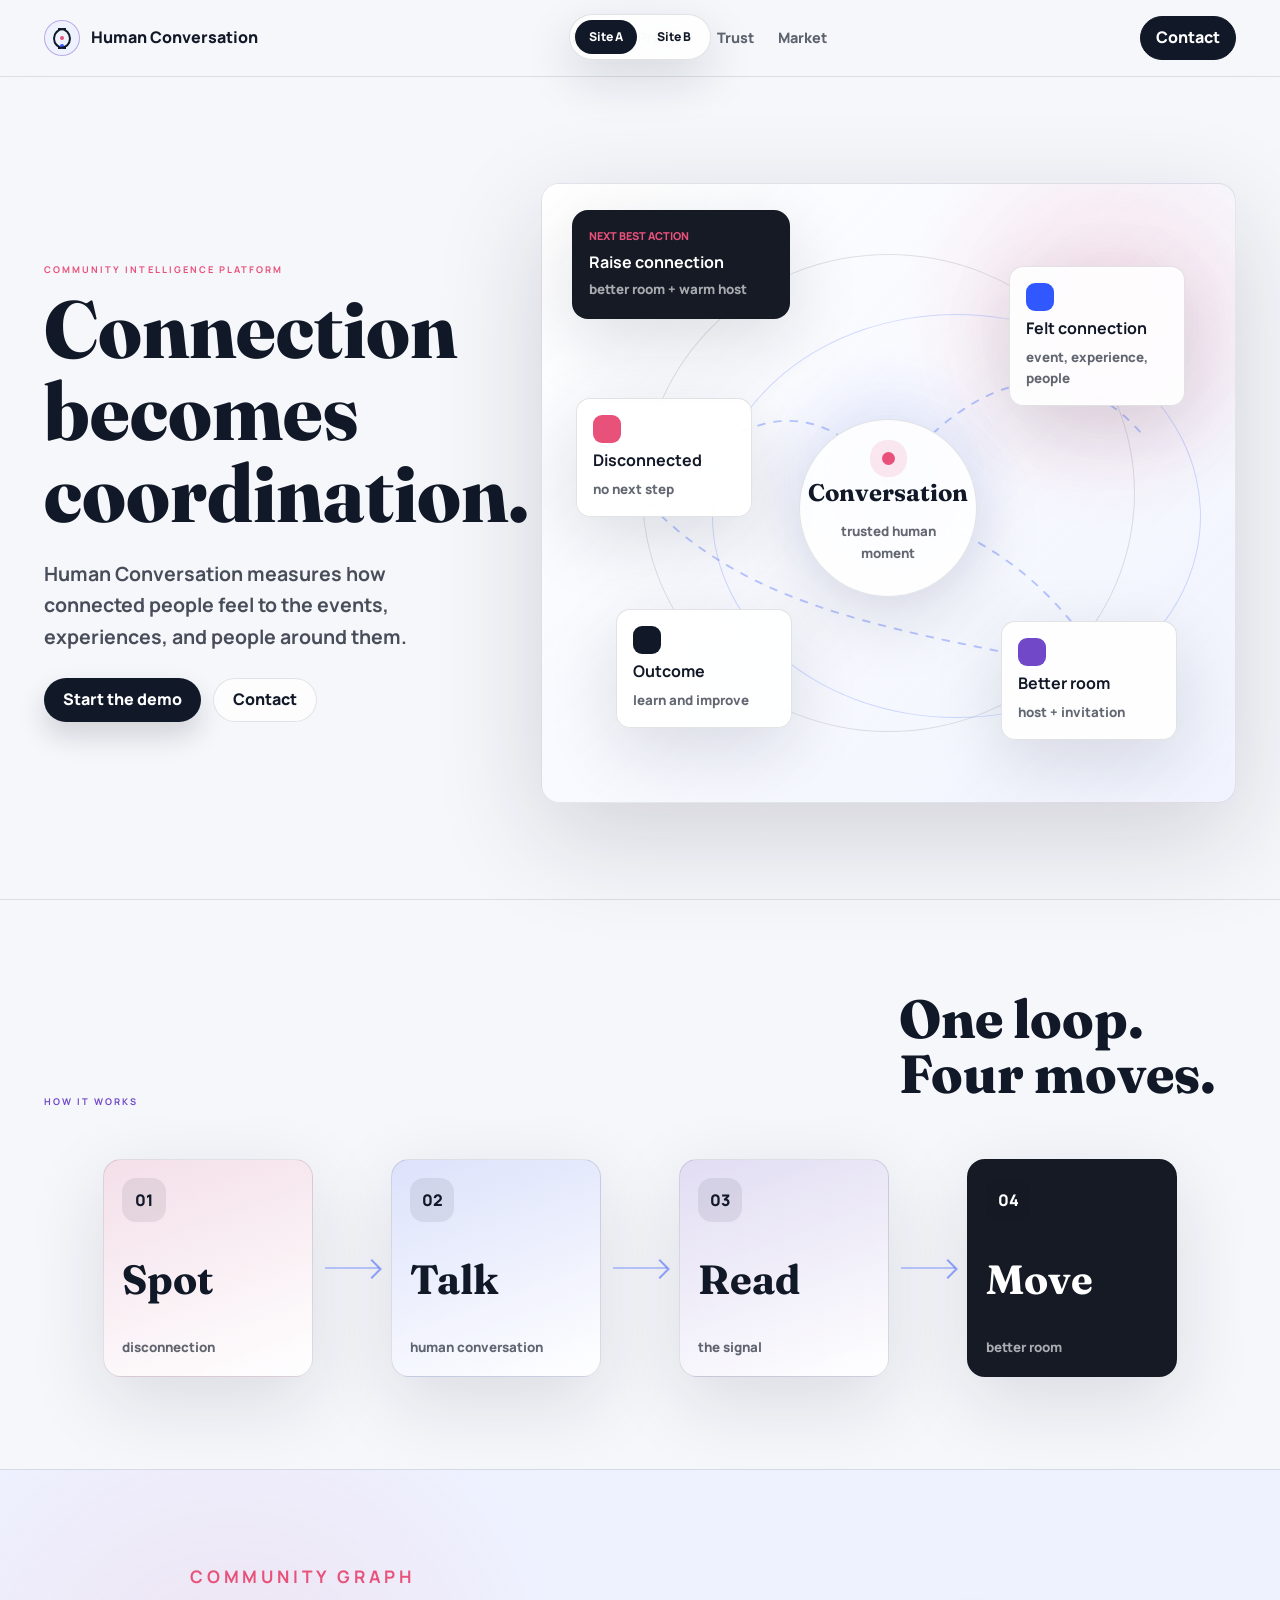
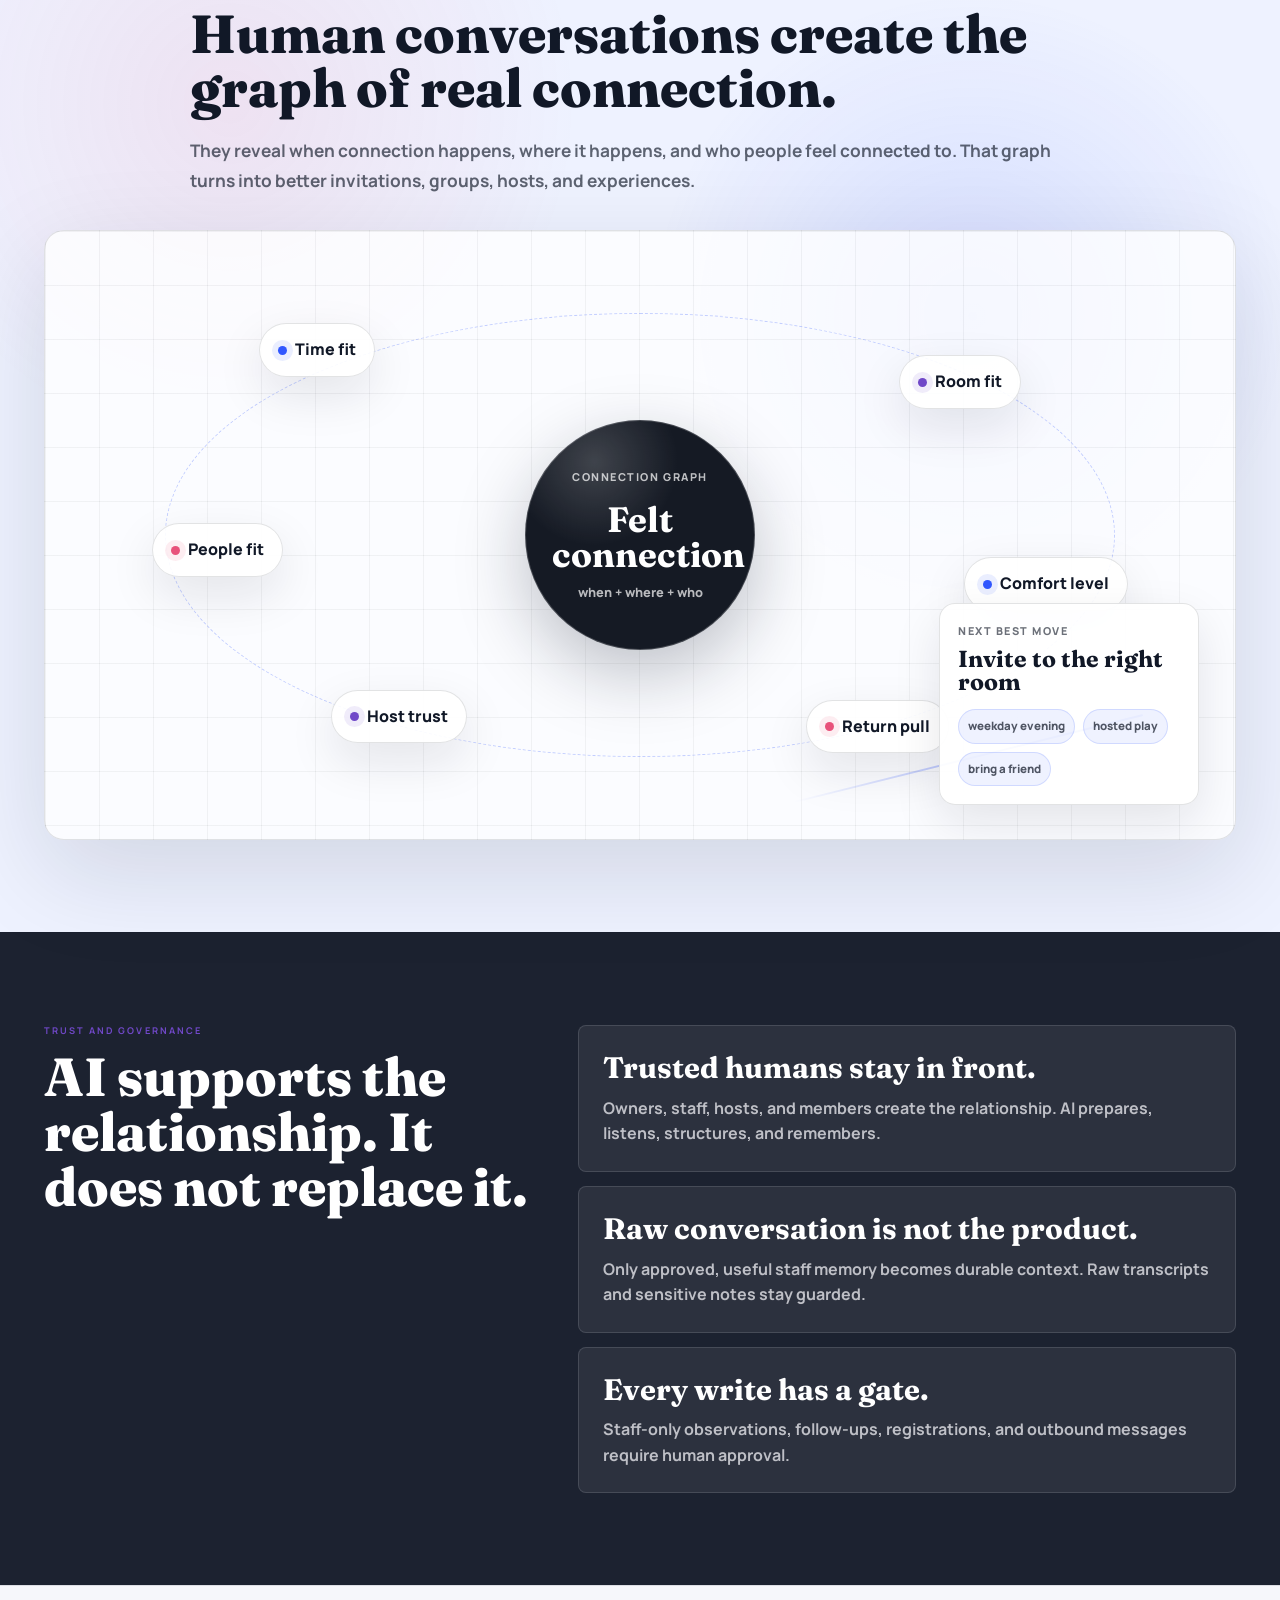
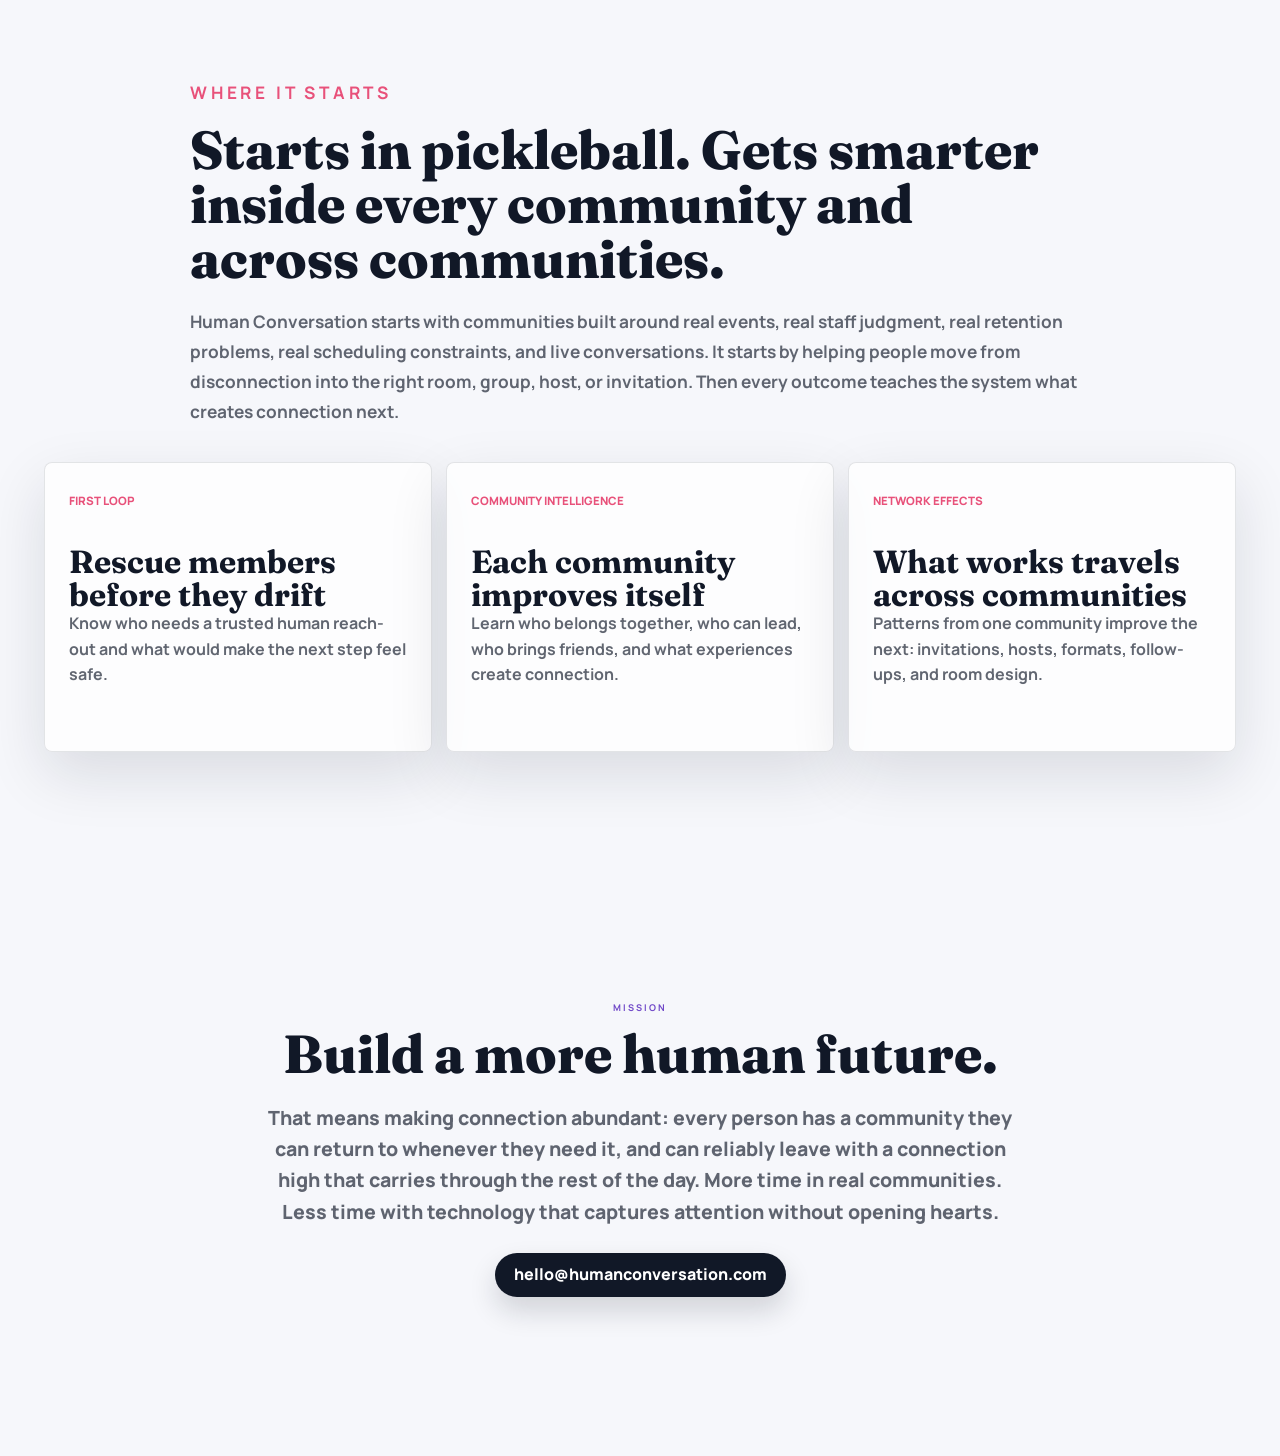
==== site-a.html @ 8421e12e "Add screen-to-community storytelling" ====
﻿<!doctype html>
<html lang="en">
  <head>
    <meta charset="utf-8" />
    <meta name="viewport" content="width=device-width, initial-scale=1" />
    <meta
      name="description"
      content="Human Conversation turns human conversations into staff-approved coordination intelligence for community builders."
    />
    <meta name="theme-color" content="#f6f7fb" />
    <title>Human Conversation | Demo-ready Community Intelligence</title>
    <link rel="preconnect" href="https://fonts.googleapis.com" />
    <link rel="preconnect" href="https://fonts.gstatic.com" crossorigin />
    <link
      href="https://fonts.googleapis.com/css2?family=Fraunces:opsz,wght@9..144,600;9..144,700;9..144,800&family=Manrope:wght@500;600;700;800&display=swap"
      rel="stylesheet"
    />
    <link rel="stylesheet" href="./styles-a.css" />
    <style>
      .version-rail{position:fixed;top:14px;left:50%;z-index:80;display:flex;gap:6px;transform:translateX(-50%);border:1px solid rgba(17,24,39,.12);border-radius:999px;background:rgba(255,255,255,.9);box-shadow:0 18px 50px rgba(17,24,39,.14);backdrop-filter:blur(18px);padding:5px}
      .version-rail a{display:inline-flex;min-height:34px;align-items:center;justify-content:center;border-radius:999px;padding:0 14px;font:800 .76rem/1 Manrope,Arial,sans-serif;color:#111827;text-decoration:none}
      .version-rail a[aria-current="page"]{background:#111827;color:#fff}
      @media (max-width:720px){.version-rail{top:auto;right:14px;bottom:14px;left:14px;justify-content:center;transform:none}.version-rail a{flex:1}}
    </style>
  </head>
  <body>
    <div class="version-rail" aria-label="Site version switcher">
      <a href="./site-a.html" aria-current="page">Site A</a>
      <a href="./index.html">Site B</a>
    </div>
    <header class="site-header" aria-label="Human Conversation navigation">
      <a class="brand" href="#top" aria-label="Human Conversation home">
        <span class="brand-mark" aria-hidden="true">
          <span></span>
          <span></span>
        </span>
        <span>Human Conversation</span>
      </a>
      <nav aria-label="Page sections">
        <a href="#demo">Demo</a>
        <a href="#product">Product</a>
        <a href="#trust">Trust</a>
        <a href="#market">Market</a>
      </nav>
      <a class="header-cta" href="mailto:hello@humanconversation.com">Contact</a>
    </header>

    <main id="top">
      <section class="hero-section">
        <div class="hero-copy">
          <p class="eyebrow red">Community intelligence platform</p>
          <h1>Connection becomes coordination.</h1>
          <p class="lede">
            Human Conversation measures how connected people feel to the events, experiences, and people around them.
          </p>
          <div class="hero-actions" aria-label="Primary actions">
            <a class="primary-link" href="#demo">Start the demo</a>
            <a class="secondary-link" href="mailto:hello@humanconversation.com">Contact</a>
          </div>
        </div>

        <section class="hero-visual" aria-label="Human Conversation product map">
          <div class="map-orbit map-orbit-one" aria-hidden="true"></div>
          <div class="map-orbit map-orbit-two" aria-hidden="true"></div>
          <div class="map-center">
            <span class="pulse-dot"></span>
            <strong>Conversation</strong>
            <small>trusted human moment</small>
          </div>
          <div class="map-node node-disconnect">
            <span></span>
            <strong>Disconnected</strong>
            <small>no next step</small>
          </div>
          <div class="map-node node-signal">
            <span></span>
            <strong>Felt connection</strong>
            <small>event, experience, people</small>
          </div>
          <div class="map-node node-room">
            <span></span>
            <strong>Better room</strong>
            <small>host + invitation</small>
          </div>
          <div class="map-node node-outcome">
            <span></span>
            <strong>Outcome</strong>
            <small>learn and improve</small>
          </div>
          <svg class="map-lines" viewBox="0 0 720 560" role="img" aria-label="Conversation coordination flow">
            <path d="M118 292 C206 188 286 174 360 268" />
            <path d="M360 268 C456 146 552 136 624 220" />
            <path d="M360 292 C476 328 536 384 586 466" />
            <path d="M112 292 C220 404 374 424 586 466" />
          </svg>
          <div class="mini-console">
            <span>Next best action</span>
            <strong>Raise connection</strong>
            <small>better room + warm host</small>
          </div>
        </section>
      </section>

      <section class="section demo-section" id="demo">
        <div class="section-header">
          <p class="eyebrow gold">How it works</p>
          <h2>One loop. Four moves.</h2>
        </div>
        <div class="story-flow" aria-label="Human Conversation demo flow">
          <div class="flow-card flow-red">
            <span>01</span>
            <strong>Spot</strong>
            <small>disconnection</small>
          </div>
          <div class="flow-arrow" aria-hidden="true"></div>
          <div class="flow-card flow-blue">
            <span>02</span>
            <strong>Talk</strong>
            <small>human conversation</small>
          </div>
          <div class="flow-arrow" aria-hidden="true"></div>
          <div class="flow-card flow-purple">
            <span>03</span>
            <strong>Read</strong>
            <small>the signal</small>
          </div>
          <div class="flow-arrow" aria-hidden="true"></div>
          <div class="flow-card flow-dark">
            <span>04</span>
            <strong>Move</strong>
            <small>better room</small>
          </div>
        </div>
      </section>

      <section class="section product-section" id="product">
        <div class="product-copy">
          <p class="eyebrow red">Community graph</p>
          <h2>Human conversations create the graph of real connection.</h2>
          <p>
            They reveal when connection happens, where it happens, and who people feel connected to.
            That graph turns into better invitations, groups, hosts, and experiences.
          </p>
        </div>
        <div class="signal-board" aria-label="Felt connection signal board">
          <div class="signal-core">
            <span>Connection graph</span>
            <strong>Felt connection</strong>
            <small>when + where + who</small>
          </div>
          <div class="signal-chip chip-a">Time fit</div>
          <div class="signal-chip chip-b">Room fit</div>
          <div class="signal-chip chip-c">People fit</div>
          <div class="signal-chip chip-d">Comfort level</div>
          <div class="signal-chip chip-e">Host trust</div>
          <div class="signal-chip chip-f">Return pull</div>
          <div class="action-preview">
            <span>Next best move</span>
            <strong>Invite to the right room</strong>
            <div class="action-tags" aria-label="Recommended invite ingredients">
              <em>weekday evening</em>
              <em>hosted play</em>
              <em>bring a friend</em>
            </div>
          </div>
        </div>
      </section>

      <section class="section trust-section" id="trust">
        <div>
          <p class="eyebrow gold">Trust and governance</p>
          <h2>AI supports the relationship. It does not replace it.</h2>
        </div>
        <div class="governance-grid">
          <article>
            <h3>Trusted humans stay in front.</h3>
            <p>Owners, staff, hosts, and members create the relationship. AI prepares, listens, structures, and remembers.</p>
          </article>
          <article>
            <h3>Raw conversation is not the product.</h3>
            <p>Only approved, useful staff memory becomes durable context. Raw transcripts and sensitive notes stay guarded.</p>
          </article>
          <article>
            <h3>Every write has a gate.</h3>
            <p>Staff-only observations, follow-ups, registrations, and outbound messages require human approval.</p>
          </article>
        </div>
      </section>

      <section class="section market-section" id="market">
        <div class="market-copy">
          <p class="eyebrow red">Where it starts</p>
          <h2>Starts in pickleball. Gets smarter inside every community and across communities.</h2>
          <p>
            Human Conversation starts with communities built around real events, real staff judgment, real retention problems,
            real scheduling constraints, and live conversations. It starts by helping people move from
            disconnection into the right room, group, host, or invitation. Then every outcome teaches the system
            what creates connection next.
          </p>
        </div>
        <div class="market-grid">
          <article>
            <span>First loop</span>
            <strong>Rescue members before they drift</strong>
            <p>Know who needs a trusted human reach-out and what would make the next step feel safe.</p>
          </article>
          <article>
            <span>Community intelligence</span>
            <strong>Each community improves itself</strong>
            <p>Learn who belongs together, who can lead, who brings friends, and what experiences create connection.</p>
          </article>
          <article>
            <span>Network effects</span>
            <strong>What works travels across communities</strong>
            <p>Patterns from one community improve the next: invitations, hosts, formats, follow-ups, and room design.</p>
          </article>
        </div>
      </section>

      <section class="closing-section">
        <p class="eyebrow gold">Mission</p>
        <h2>Build a more human future.</h2>
        <p>
          That means making connection abundant: every person has a community they can return to whenever they need it,
          and can reliably leave with a connection high that carries through the rest of the day. More time in real
          communities. Less time with technology that captures attention without opening hearts.
        </p>
        <a class="primary-link" href="mailto:hello@humanconversation.com">hello@humanconversation.com</a>
      </section>
    </main>
  </body>
</html>
---- styles-a.css ----
﻿:root {
  color-scheme: light;
  --paper: #f6f7fb;
  --paper-soft: #ffffff;
  --surface: #eef2ff;
  --ink: #111827;
  --muted: rgba(17, 24, 39, 0.66);
  --faint: rgba(17, 24, 39, 0.11);
  --blue: #3157ff;
  --blue-soft: rgba(49, 87, 255, 0.12);
  --gold: #7048c8;
  --gold-soft: rgba(112, 72, 200, 0.14);
  --red: #e8517a;
  --red-soft: rgba(232, 81, 122, 0.13);
  --charcoal: #151a24;
  --charcoal-soft: #1c2230;
  --shadow: 0 22px 60px rgba(17, 24, 39, 0.12);
}

* {
  box-sizing: border-box;
  min-width: 0;
}

html {
  scroll-behavior: smooth;
}

body {
  margin: 0;
  background: var(--paper);
  color: var(--ink);
  font-family: "Manrope", Arial, sans-serif;
  font-size: 16px;
  line-height: 1.6;
}

a {
  color: inherit;
  text-decoration: none;
}

button {
  font: inherit;
}

.site-header {
  position: sticky;
  top: 0;
  z-index: 30;
  display: grid;
  grid-template-columns: auto 1fr auto;
  align-items: center;
  gap: 28px;
  padding: 16px 44px;
  border-bottom: 1px solid var(--faint);
  background: rgba(246, 247, 251, 0.9);
  backdrop-filter: blur(18px);
}

.brand,
.site-header nav,
.hero-actions,
.proof-strip,
.console-topbar,
.workbench-heading,
.story-flow {
  display: flex;
  align-items: center;
}

.brand {
  gap: 11px;
  font-weight: 800;
}

.brand-mark {
  position: relative;
  display: inline-grid;
  width: 36px;
  height: 36px;
  place-items: center;
  border: 1px solid rgba(112, 72, 200, 0.42);
  border-radius: 50%;
  background: var(--surface);
}

.brand-mark::before,
.brand-mark::after {
  position: absolute;
  content: "";
  width: 11px;
  height: 17px;
  border: 2px solid var(--ink);
  border-right: 0;
  border-radius: 16px 0 0 16px;
}

.brand-mark::before {
  left: 8px;
}

.brand-mark::after {
  right: 8px;
  transform: rotate(180deg);
}

.brand-mark span {
  position: absolute;
  width: 4px;
  height: 4px;
  border-radius: 50%;
  background: var(--red);
}

.brand-mark span + span {
  transform: translateY(8px);
  background: var(--blue);
}

.site-header nav {
  justify-content: center;
  gap: 24px;
  color: var(--muted);
  font-size: 0.9rem;
  font-weight: 800;
}

.site-header nav a:hover {
  color: var(--ink);
}

.header-cta,
.primary-link,
.secondary-link {
  display: inline-flex;
  min-height: 44px;
  align-items: center;
  justify-content: center;
  border-radius: 999px;
  font-weight: 800;
}

.header-cta {
  min-width: 96px;
  border: 1px solid var(--ink);
  background: var(--ink);
  color: var(--paper-soft);
}

.hero-section {
  display: grid;
  grid-template-columns: minmax(0, 0.78fr) minmax(520px, 1.22fr);
  gap: 52px;
  align-items: center;
  max-width: 1400px;
  margin: 0 auto;
  min-height: calc(100vh - 78px);
  padding: 56px 44px 46px;
}

.hero-copy {
  max-width: 680px;
}

.eyebrow {
  margin: 0 0 14px;
  color: var(--gold);
  font-size: 0.58rem;
  font-weight: 700;
  letter-spacing: 0.22em;
  line-height: 1.2;
  text-transform: uppercase;
}

.eyebrow.red {
  color: var(--red);
}

.eyebrow.gold {
  color: var(--gold);
}

h1,
h2,
h3,
p {
  margin-top: 0;
}

h1,
h2 {
  font-family: "Fraunces", Georgia, serif;
  font-weight: 800;
  letter-spacing: 0;
  line-height: 0.96;
}

h1 {
  max-width: 610px;
  margin-bottom: 24px;
  font-size: 5.05rem;
  line-height: 1.01;
}

h2 {
  margin-bottom: 20px;
  font-size: 3.35rem;
  line-height: 1.02;
}

h3 {
  margin-bottom: 10px;
  font-size: 1.24rem;
  line-height: 1.2;
}

.lede {
  max-width: 650px;
  margin-bottom: 26px;
  color: rgba(17, 24, 39, 0.76);
  font-size: 1.22rem;
  font-weight: 700;
  line-height: 1.6;
}

.hero-actions {
  flex-wrap: wrap;
  gap: 12px;
  margin-bottom: 0;
}

.hero-visual {
  position: relative;
  min-height: 620px;
  overflow: hidden;
  border: 1px solid rgba(17, 24, 39, 0.1);
  border-radius: 18px;
  background:
    radial-gradient(circle at 50% 48%, rgba(49, 87, 255, 0.12), transparent 28%),
    radial-gradient(circle at 82% 22%, rgba(232, 81, 122, 0.16), transparent 28%),
    linear-gradient(135deg, rgba(255, 255, 255, 0.92), rgba(238, 242, 255, 0.74));
  box-shadow: 0 34px 110px rgba(17, 24, 39, 0.16);
}

.map-orbit {
  position: absolute;
  border: 1px solid rgba(17, 24, 39, 0.12);
  border-radius: 50%;
}

.map-orbit-one {
  inset: 70px 100px;
}

.map-orbit-two {
  inset: 130px 34px 84px 170px;
  border-color: rgba(49, 87, 255, 0.2);
}

.map-lines {
  position: absolute;
  inset: 0;
  width: 100%;
  height: 100%;
  fill: none;
  stroke: rgba(49, 87, 255, 0.32);
  stroke-dasharray: 7 10;
  stroke-linecap: round;
  stroke-width: 2;
}

.map-center,
.map-node,
.mini-console {
  position: absolute;
  z-index: 2;
  border: 1px solid rgba(17, 24, 39, 0.12);
  background: rgba(255, 255, 255, 0.88);
  box-shadow: 0 22px 70px rgba(17, 24, 39, 0.13);
  backdrop-filter: blur(18px);
}

.map-center {
  top: 235px;
  left: 50%;
  display: grid;
  width: 178px;
  height: 178px;
  place-items: center;
  padding: 24px;
  border-radius: 50%;
  text-align: center;
  transform: translateX(-50%);
}

.map-center strong,
.map-node strong,
.mini-console strong,
.signal-core strong,
.action-preview strong,
.flow-card strong {
  display: block;
}

.map-center strong {
  font-family: "Fraunces", Georgia, serif;
  font-size: 1.5rem;
  line-height: 1;
}

.map-center small,
.map-node small,
.mini-console small,
.flow-card small {
  color: var(--muted);
  font-weight: 800;
}

.pulse-dot {
  width: 13px;
  height: 13px;
  border-radius: 50%;
  background: var(--red);
  box-shadow: 0 0 0 12px rgba(232, 81, 122, 0.13);
}

.map-node {
  display: grid;
  width: 176px;
  gap: 5px;
  border-radius: 14px;
  padding: 16px;
}

.map-node span {
  width: 28px;
  height: 28px;
  border-radius: 9px;
}

.node-disconnect {
  top: 214px;
  left: 34px;
}

.node-disconnect span {
  background: var(--red);
}

.node-signal {
  top: 82px;
  right: 50px;
}

.node-signal span {
  background: var(--blue);
}

.node-room {
  right: 58px;
  bottom: 62px;
}

.node-room span {
  background: var(--gold);
}

.node-outcome {
  bottom: 74px;
  left: 74px;
}

.node-outcome span {
  background: var(--ink);
}

.mini-console {
  top: 26px;
  left: 30px;
  width: 218px;
  border-radius: 16px;
  padding: 16px;
  background: var(--charcoal);
  color: var(--paper-soft);
}

.mini-console span,
.signal-core span,
.action-preview span {
  display: block;
  margin-bottom: 6px;
  color: var(--red);
  font-size: 0.68rem;
  font-weight: 800;
  text-transform: uppercase;
}

.mini-console small {
  color: rgba(246, 247, 251, 0.66);
}

.primary-link,
.secondary-link {
  padding: 0 19px;
}

.primary-link {
  background: var(--ink);
  color: var(--paper-soft);
  box-shadow: 0 14px 28px rgba(17, 24, 39, 0.16);
}

.secondary-link {
  border: 1px solid var(--faint);
  background: rgba(255, 255, 255, 0.72);
}

.proof-strip {
  gap: 0;
  border: 1px solid var(--faint);
  border-radius: 8px;
  background: rgba(255, 255, 255, 0.76);
  box-shadow: var(--shadow);
}

.proof-strip div {
  flex: 1;
  min-height: 96px;
  padding: 18px;
}

.proof-strip div + div {
  border-left: 1px solid var(--faint);
}

.proof-strip dt {
  margin-bottom: 5px;
  color: var(--red);
  font-size: 0.7rem;
  font-weight: 800;
  text-transform: uppercase;
}

.proof-strip dd {
  margin: 0;
  color: var(--muted);
  font-size: 0.9rem;
  font-weight: 800;
  line-height: 1.35;
}

.console-shell {
  overflow: hidden;
  border: 1px solid rgba(17, 24, 39, 0.16);
  border-radius: 8px;
  background: var(--charcoal);
  box-shadow: 0 28px 80px rgba(17, 24, 39, 0.24);
}

.console-topbar {
  justify-content: space-between;
  gap: 18px;
  min-height: 58px;
  border-bottom: 1px solid rgba(246, 247, 251, 0.12);
  padding: 0 18px;
  color: rgba(246, 247, 251, 0.74);
  font-size: 0.82rem;
  font-weight: 800;
}

.console-topbar div {
  display: flex;
  gap: 7px;
}

.console-topbar span {
  width: 9px;
  height: 9px;
  border-radius: 50%;
  background: var(--red);
}

.console-topbar span:nth-child(2) {
  background: var(--gold);
}

.console-topbar span:nth-child(3) {
  background: var(--blue);
}

.console-topbar strong {
  border: 1px solid rgba(246, 247, 251, 0.16);
  border-radius: 999px;
  padding: 5px 10px;
  color: var(--paper-soft);
  font-size: 0.72rem;
  text-transform: uppercase;
}

.console-grid {
  display: grid;
  grid-template-columns: repeat(2, minmax(0, 1fr));
  gap: 1px;
  background: rgba(246, 247, 251, 0.12);
}

.queue-panel,
.insight-panel,
.action-panel {
  min-height: 0;
  background: var(--charcoal);
  padding: 18px;
}

.queue-panel {
  display: grid;
  grid-column: 1 / -1;
  grid-template-columns: repeat(3, minmax(0, 1fr));
  gap: 10px;
}

.console-label {
  margin-bottom: 14px;
  color: var(--gold);
  font-size: 0.68rem;
  font-weight: 800;
  text-transform: uppercase;
}

.queue-panel .console-label {
  grid-column: 1 / -1;
  margin-bottom: 0;
}

.queue-panel article {
  border: 1px solid rgba(246, 247, 251, 0.12);
  border-radius: 8px;
  padding: 12px;
  background: rgba(246, 247, 251, 0.06);
}

.queue-panel article + article {
  margin-top: 0;
}

.queue-panel strong,
.insight-panel h2,
.action-panel strong {
  color: var(--paper-soft);
}

.queue-panel p,
.action-panel p,
.memory-line p,
.action-panel li {
  color: rgba(246, 247, 251, 0.7);
  font-size: 0.9rem;
  line-height: 1.38;
}

.priority {
  display: inline-block;
  margin-bottom: 8px;
  border-radius: 999px;
  padding: 3px 8px;
  font-size: 0.68rem;
  font-weight: 800;
  text-transform: uppercase;
}

.red-priority {
  background: var(--red-soft);
  color: #ffb39d;
}

.gold-priority {
  background: rgba(112, 72, 200, 0.24);
  color: #d8ccff;
}

.blue-priority {
  background: rgba(49, 87, 255, 0.24);
  color: #bdcbff;
}

.insight-panel h2 {
  margin-bottom: 16px;
  font-size: 1.58rem;
}

.signal-stack {
  display: grid;
  gap: 10px;
}

.signal-stack p,
.memory-line {
  margin: 0;
  border: 1px solid rgba(246, 247, 251, 0.12);
  border-radius: 8px;
  padding: 11px;
  background: rgba(246, 247, 251, 0.06);
  color: rgba(246, 247, 251, 0.82);
  font-weight: 800;
}

.signal-stack span,
.memory-line span {
  display: block;
  margin-bottom: 4px;
  color: var(--gold);
  font-size: 0.72rem;
  text-transform: uppercase;
}

.memory-line {
  margin-top: 14px;
  border-color: rgba(49, 87, 255, 0.34);
}

.action-panel ol {
  margin: 0 0 18px;
  padding-left: 20px;
}

.action-panel li + li {
  margin-top: 10px;
}

.approval-box {
  border: 1px solid rgba(232, 81, 122, 0.42);
  border-radius: 8px;
  padding: 12px;
  background: rgba(232, 81, 122, 0.12);
}

.approval-box p {
  margin-bottom: 0;
}

.section {
  padding: 92px 44px;
  border-top: 1px solid var(--faint);
}

.section > * {
  max-width: 1240px;
  margin-left: auto;
  margin-right: auto;
}

.section-header {
  display: grid;
  grid-template-columns: minmax(0, 0.9fr) minmax(260px, 0.38fr);
  gap: 56px;
  align-items: end;
  margin-bottom: 38px;
}

.section-header.compact {
  display: block;
  max-width: 940px;
  margin-left: auto;
  margin-right: auto;
  text-align: center;
}

.section-header p:not(.eyebrow),
.product-copy p,
.market-copy p {
  color: var(--muted);
  font-size: 1.08rem;
  font-weight: 700;
  line-height: 1.75;
}

.story-flow {
  justify-content: center;
  gap: 12px;
}

.flow-card {
  display: grid;
  width: 210px;
  min-height: 218px;
  align-content: space-between;
  border: 1px solid rgba(17, 24, 39, 0.12);
  border-radius: 18px;
  padding: 18px;
  background: rgba(255, 255, 255, 0.86);
  box-shadow: 0 24px 80px rgba(17, 24, 39, 0.12);
}

.flow-card span {
  display: grid;
  width: 44px;
  height: 44px;
  place-items: center;
  border-radius: 14px;
  background: rgba(17, 24, 39, 0.08);
  font-weight: 900;
}

.flow-card strong {
  font-family: "Fraunces", Georgia, serif;
  font-size: 2.55rem;
  line-height: 0.95;
}

.flow-red {
  background: linear-gradient(160deg, rgba(232, 81, 122, 0.14), rgba(255, 255, 255, 0.9));
}

.flow-blue {
  background: linear-gradient(160deg, rgba(49, 87, 255, 0.13), rgba(255, 255, 255, 0.9));
}

.flow-purple {
  background: linear-gradient(160deg, rgba(112, 72, 200, 0.15), rgba(255, 255, 255, 0.9));
}

.flow-dark {
  background: var(--charcoal);
  color: var(--paper-soft);
}

.flow-dark small {
  color: rgba(246, 247, 251, 0.66);
}

.flow-arrow {
  position: relative;
  width: 54px;
  height: 2px;
  background: rgba(49, 87, 255, 0.3);
}

.flow-arrow::after {
  position: absolute;
  top: -5px;
  right: 0;
  width: 12px;
  height: 12px;
  border-top: 2px solid rgba(49, 87, 255, 0.52);
  border-right: 2px solid rgba(49, 87, 255, 0.52);
  content: "";
  transform: rotate(45deg);
}

.demo-grid,
.product-modules,
.governance-grid,
.market-grid {
  display: grid;
  grid-template-columns: repeat(4, minmax(0, 1fr));
  gap: 14px;
}

.demo-grid article,
.product-modules article,
.governance-grid article,
.market-grid article {
  min-height: 230px;
  border: 1px solid var(--faint);
  border-radius: 8px;
  padding: 24px;
  background: rgba(255, 255, 255, 0.76);
  box-shadow: var(--shadow);
}

.demo-grid span,
.product-modules span,
.market-grid span {
  display: inline-block;
  margin-bottom: 36px;
  color: var(--red);
  font-size: 0.72rem;
  font-weight: 800;
  text-transform: uppercase;
}

.demo-grid h3,
.product-modules h3,
.market-grid strong {
  display: block;
  font-family: "Fraunces", Georgia, serif;
  font-size: 2rem;
  line-height: 1.02;
}

.demo-grid p,
.product-modules p,
.market-grid p,
.governance-grid p {
  color: var(--muted);
  font-weight: 700;
}

.product-section {
  background:
    radial-gradient(circle at 18% 22%, rgba(232, 81, 122, 0.1), transparent 26%),
    radial-gradient(circle at 76% 42%, rgba(49, 87, 255, 0.14), transparent 28%),
    var(--surface);
}

.product-copy,
.market-copy {
  max-width: 900px;
  margin-bottom: 34px;
}

.signal-board {
  position: relative;
  min-height: 610px;
  overflow: hidden;
  border: 1px solid rgba(17, 24, 39, 0.12);
  border-radius: 20px;
  background:
    linear-gradient(rgba(17, 24, 39, 0.05) 1px, transparent 1px),
    linear-gradient(90deg, rgba(17, 24, 39, 0.05) 1px, transparent 1px),
    rgba(255, 255, 255, 0.78);
  background-size: 54px 54px;
  box-shadow: 0 32px 100px rgba(17, 24, 39, 0.13);
}

.signal-board::before {
  position: absolute;
  inset: 82px 120px;
  border: 1px dashed rgba(49, 87, 255, 0.28);
  border-radius: 50%;
  content: "";
  z-index: 0;
}

.signal-board::after {
  position: absolute;
  right: 92px;
  bottom: 123px;
  width: min(34vw, 360px);
  height: 2px;
  border-radius: 999px;
  background: linear-gradient(90deg, rgba(49, 87, 255, 0), rgba(49, 87, 255, 0.68));
  content: "";
  pointer-events: none;
  transform: rotate(-14deg);
  transform-origin: right center;
  z-index: 0;
}

.signal-core {
  position: absolute;
  top: 50%;
  left: 50%;
  display: grid;
  width: 230px;
  height: 230px;
  gap: 10px;
  place-content: center;
  border-radius: 50%;
  padding: 26px;
  border: 1px solid rgba(255, 255, 255, 0.2);
  background:
    radial-gradient(circle at 30% 18%, rgba(255, 255, 255, 0.18), transparent 34%),
    var(--charcoal);
  color: var(--paper-soft);
  text-align: center;
  box-shadow: 0 24px 70px rgba(17, 24, 39, 0.26);
  transform: translate(-50%, -50%);
  z-index: 1;
}

.signal-core span,
.action-preview span {
  color: rgba(17, 24, 39, 0.62);
  font-size: 0.68rem;
  font-weight: 900;
  letter-spacing: 0.14em;
  text-transform: uppercase;
}

.signal-core span {
  color: rgba(255, 255, 255, 0.72);
}

.signal-core strong {
  font-family: "Fraunces", Georgia, serif;
  font-size: 2.2rem;
  line-height: 1;
}

.signal-core small {
  color: rgba(255, 255, 255, 0.7);
  font-size: 0.8rem;
  font-weight: 800;
  letter-spacing: 0;
}

.signal-chip,
.action-preview {
  position: absolute;
  border: 1px solid rgba(17, 24, 39, 0.12);
  border-radius: 999px;
  background: rgba(255, 255, 255, 0.9);
  box-shadow: 0 18px 48px rgba(17, 24, 39, 0.1);
  font-weight: 900;
  z-index: 1;
}

.signal-chip {
  display: inline-flex;
  align-items: center;
  gap: 8px;
  padding: 13px 18px;
}

.signal-chip::before {
  display: inline-block;
  width: 9px;
  height: 9px;
  border-radius: 50%;
  background: var(--blue);
  box-shadow: 0 0 0 6px rgba(49, 87, 255, 0.1);
  content: "";
}

.chip-b::before,
.chip-e::before {
  background: var(--gold);
  box-shadow: 0 0 0 6px rgba(112, 72, 200, 0.1);
}

.chip-c::before,
.chip-f::before {
  background: var(--red);
  box-shadow: 0 0 0 6px rgba(232, 81, 122, 0.1);
}

.chip-a {
  top: 92px;
  left: 18%;
}

.chip-b {
  top: 124px;
  right: 18%;
}

.chip-c {
  top: 292px;
  left: 9%;
}

.chip-d {
  top: 326px;
  right: 9%;
}

.chip-e {
  bottom: 96px;
  left: 24%;
}

.chip-f {
  right: 24%;
  bottom: 86px;
}

.action-preview {
  right: 36px;
  bottom: 34px;
  max-width: 260px;
  border-radius: 16px;
  padding: 18px;
  background: rgba(255, 255, 255, 0.94);
}

.action-preview strong {
  display: block;
  margin-top: 8px;
  font-family: "Fraunces", Georgia, serif;
  font-size: 1.45rem;
  line-height: 1;
}

.action-tags {
  display: flex;
  flex-wrap: wrap;
  gap: 8px;
  margin-top: 16px;
}

.action-tags em {
  border: 1px solid rgba(49, 87, 255, 0.16);
  border-radius: 999px;
  padding: 7px 9px;
  background: rgba(49, 87, 255, 0.08);
  color: rgba(17, 24, 39, 0.72);
  font-size: 0.72rem;
  font-style: normal;
  font-weight: 900;
}

.product-modules {
  margin-bottom: 14px;
}

.product-modules article:nth-child(2) {
  background: rgba(49, 87, 255, 0.08);
}

.product-modules article:nth-child(3) {
  background: rgba(112, 72, 200, 0.1);
}

.product-modules article:nth-child(4) {
  background: rgba(232, 81, 122, 0.08);
}

.demo-workbench {
  overflow: hidden;
  border: 1px solid rgba(17, 24, 39, 0.14);
  border-radius: 8px;
  background: #f3f5ff;
  box-shadow: var(--shadow);
  padding: 28px;
}

.decision-grid {
  display: grid;
  grid-template-columns: repeat(2, minmax(0, 1fr));
  gap: 0 24px;
}

.workbench-heading {
  justify-content: space-between;
  gap: 18px;
  margin-bottom: 18px;
}

.workbench-heading strong {
  font-family: "Fraunces", Georgia, serif;
  font-size: 2.3rem;
  line-height: 1;
}

.decision-row {
  display: grid;
  grid-template-columns: 96px 1fr;
  gap: 18px;
  border-top: 1px solid var(--faint);
  padding: 18px 0;
}

.decision-row span {
  color: var(--red);
  font-size: 0.72rem;
  font-weight: 800;
  text-transform: uppercase;
}

.decision-row p {
  margin-bottom: 0;
  color: var(--muted);
  font-weight: 800;
}

.trust-section {
  display: grid;
  grid-template-columns: minmax(0, 0.85fr) minmax(0, 1.15fr);
  gap: 48px;
  align-items: start;
  background: var(--charcoal-soft);
  color: var(--paper-soft);
}

.trust-section h2 {
  color: var(--paper-soft);
}

.governance-grid {
  grid-template-columns: 1fr;
}

.governance-grid article {
  min-height: 0;
  background: rgba(246, 247, 251, 0.07);
  border-color: rgba(246, 247, 251, 0.13);
  box-shadow: none;
}

.governance-grid h3 {
  color: var(--paper-soft);
  font-family: "Fraunces", Georgia, serif;
  font-size: 1.85rem;
}

.governance-grid p {
  margin-bottom: 0;
  color: rgba(246, 247, 251, 0.72);
}

.market-grid {
  grid-template-columns: repeat(3, minmax(0, 1fr));
}

.market-grid article {
  min-height: 290px;
}

.closing-section {
  display: grid;
  min-height: 68vh;
  align-content: center;
  justify-items: center;
  padding: 90px 44px;
  text-align: center;
}

.closing-section h2 {
  max-width: 980px;
}

.closing-section p:not(.eyebrow) {
  max-width: 760px;
  margin-bottom: 26px;
  color: var(--muted);
  font-size: 1.22rem;
  font-weight: 800;
}

@media (max-width: 1100px) {
  .hero-section,
  .section-header,
  .trust-section {
    grid-template-columns: 1fr;
  }

  .hero-copy {
    max-width: 900px;
  }

  .hero-visual {
    min-height: 560px;
  }

  .console-grid {
    grid-template-columns: 1fr;
  }

  .queue-panel {
    grid-template-columns: 1fr;
  }

  .queue-panel,
  .insight-panel,
  .action-panel {
    min-height: 0;
  }

  .demo-grid,
  .product-modules,
  .market-grid {
    grid-template-columns: repeat(2, minmax(0, 1fr));
  }

  .story-flow {
    flex-wrap: wrap;
  }
}

@media (max-width: 820px) {
  .site-header {
    grid-template-columns: 1fr auto;
    padding: 14px 20px;
  }

  .site-header nav {
    display: none;
  }

  .hero-section,
  .section,
  .closing-section {
    padding-left: 20px;
    padding-right: 20px;
  }

  h1 {
    font-size: 3.45rem;
  }

  h2 {
    font-size: 2.7rem;
  }

  .proof-strip,
  .decision-grid,
  .market-grid,
  .demo-grid,
  .product-modules {
    grid-template-columns: 1fr;
  }

  .proof-strip {
    display: grid;
  }

  .proof-strip div + div {
    border-left: 0;
    border-top: 1px solid var(--faint);
  }

  .hero-visual {
    min-height: 680px;
  }

  .map-orbit-one {
    inset: 90px 26px;
  }

  .map-orbit-two {
    inset: 160px 24px 92px;
  }

  .map-center {
    top: 248px;
  }

  .node-disconnect {
    top: 30px;
    left: 20px;
  }

  .node-signal {
    top: 92px;
    right: 20px;
  }

  .node-room {
    right: 20px;
    bottom: 86px;
  }

  .node-outcome {
    bottom: 38px;
    left: 20px;
  }

  .mini-console {
    top: auto;
    right: 20px;
    bottom: 22px;
    left: auto;
  }

  .story-flow {
    display: grid;
    grid-template-columns: 1fr;
  }

  .flow-card {
    width: 100%;
    min-height: 160px;
  }

  .flow-arrow {
    width: 2px;
    height: 38px;
    justify-self: center;
  }

  .flow-arrow::after {
    top: auto;
    right: -5px;
    bottom: 0;
    transform: rotate(135deg);
  }

  .signal-board {
    min-height: 720px;
  }

  .signal-board::before {
    inset: 125px 18px;
  }

  .signal-board::after {
    right: 38px;
    bottom: 104px;
    width: 220px;
    opacity: 0.72;
    transform: rotate(-18deg);
  }

  .signal-core {
    width: 190px;
    height: 190px;
  }

  .chip-a {
    top: 50px;
    left: 22px;
  }

  .chip-b {
    top: 118px;
    right: 22px;
  }

  .chip-c {
    top: 245px;
    left: 18px;
  }

  .chip-d {
    top: 390px;
    right: 18px;
  }

  .chip-e {
    bottom: 168px;
    left: 22px;
  }

  .chip-f {
    right: 22px;
    bottom: 112px;
  }

  .action-preview {
    right: 18px;
    bottom: 18px;
    left: 18px;
    max-width: none;
  }
}

@media (max-width: 520px) {
  .brand span:last-child {
    max-width: 150px;
  }

  .header-cta {
    min-width: 76px;
  }

  .hero-section {
    gap: 24px;
    padding-top: 40px;
  }

  h1 {
    margin-bottom: 18px;
    font-size: 2.32rem;
  }

  h2 {
    font-size: 2.24rem;
  }

  .lede {
    margin-bottom: 18px;
    font-size: 1.05rem;
    line-height: 1.48;
  }

  .hero-actions {
    margin-bottom: 0;
    align-items: stretch;
    flex-direction: column;
  }

  .proof-strip {
    display: none;
  }

  .primary-link,
  .secondary-link {
    width: 100%;
  }

  .hero-visual {
    min-height: 640px;
    border-radius: 14px;
  }

  .map-center {
    top: 238px;
    width: 150px;
    height: 150px;
  }

  .map-center strong {
    font-size: 1.22rem;
  }

  .map-node {
    width: 145px;
    padding: 12px;
  }

  .map-node small {
    font-size: 0.72rem;
  }

  .mini-console {
    width: auto;
    left: 18px;
  }

  .flow-card strong {
    font-size: 2.2rem;
  }

  .signal-chip {
    padding: 10px 13px;
    font-size: 0.88rem;
  }

  .signal-core strong {
    font-size: 1.72rem;
  }

  .console-topbar {
    align-items: flex-start;
    flex-direction: column;
    padding-top: 14px;
    padding-bottom: 14px;
  }

  .queue-panel,
  .insight-panel,
  .action-panel {
    padding: 14px;
  }

  .insight-panel h2 {
    font-size: 1.42rem;
  }

  .workbench-heading {
    align-items: flex-start;
    flex-direction: column;
  }

  .workbench-heading strong {
    font-size: 1.8rem;
  }

  .decision-row {
    grid-template-columns: 1fr;
    gap: 6px;
  }
}
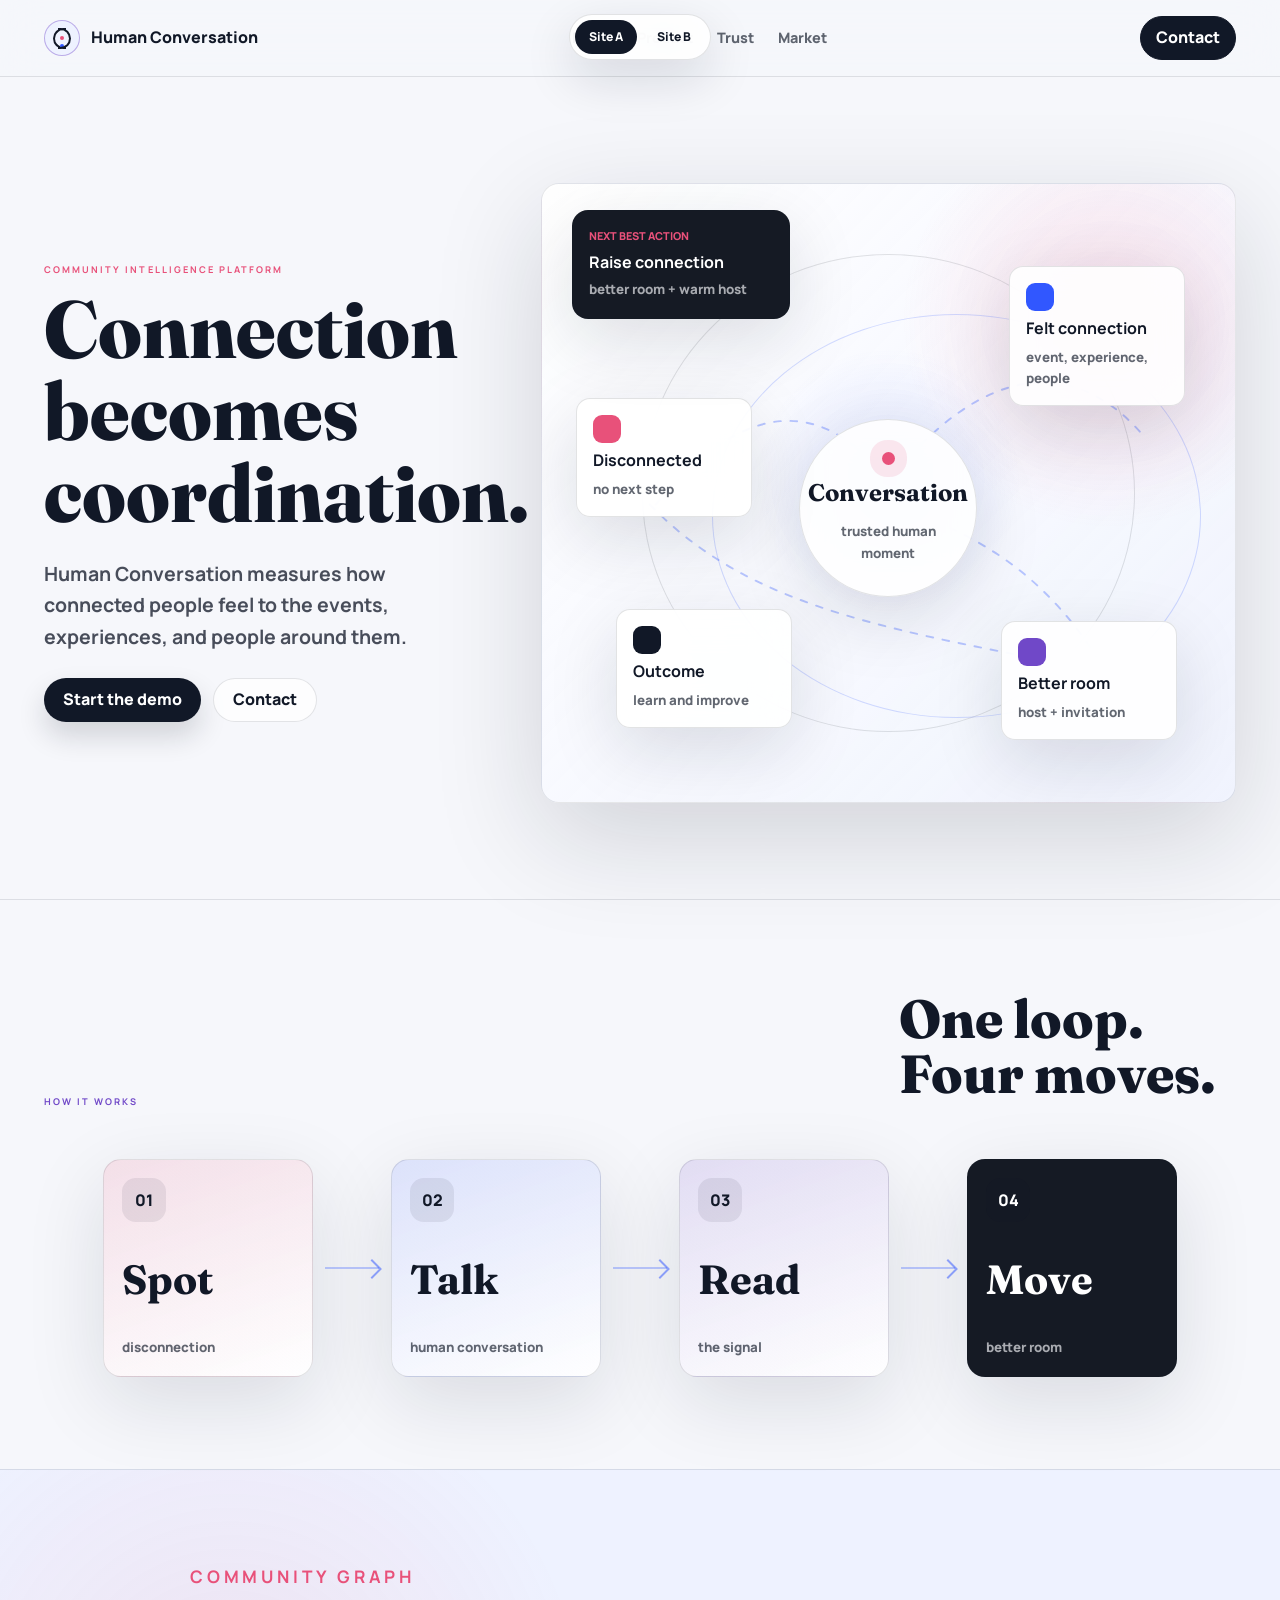
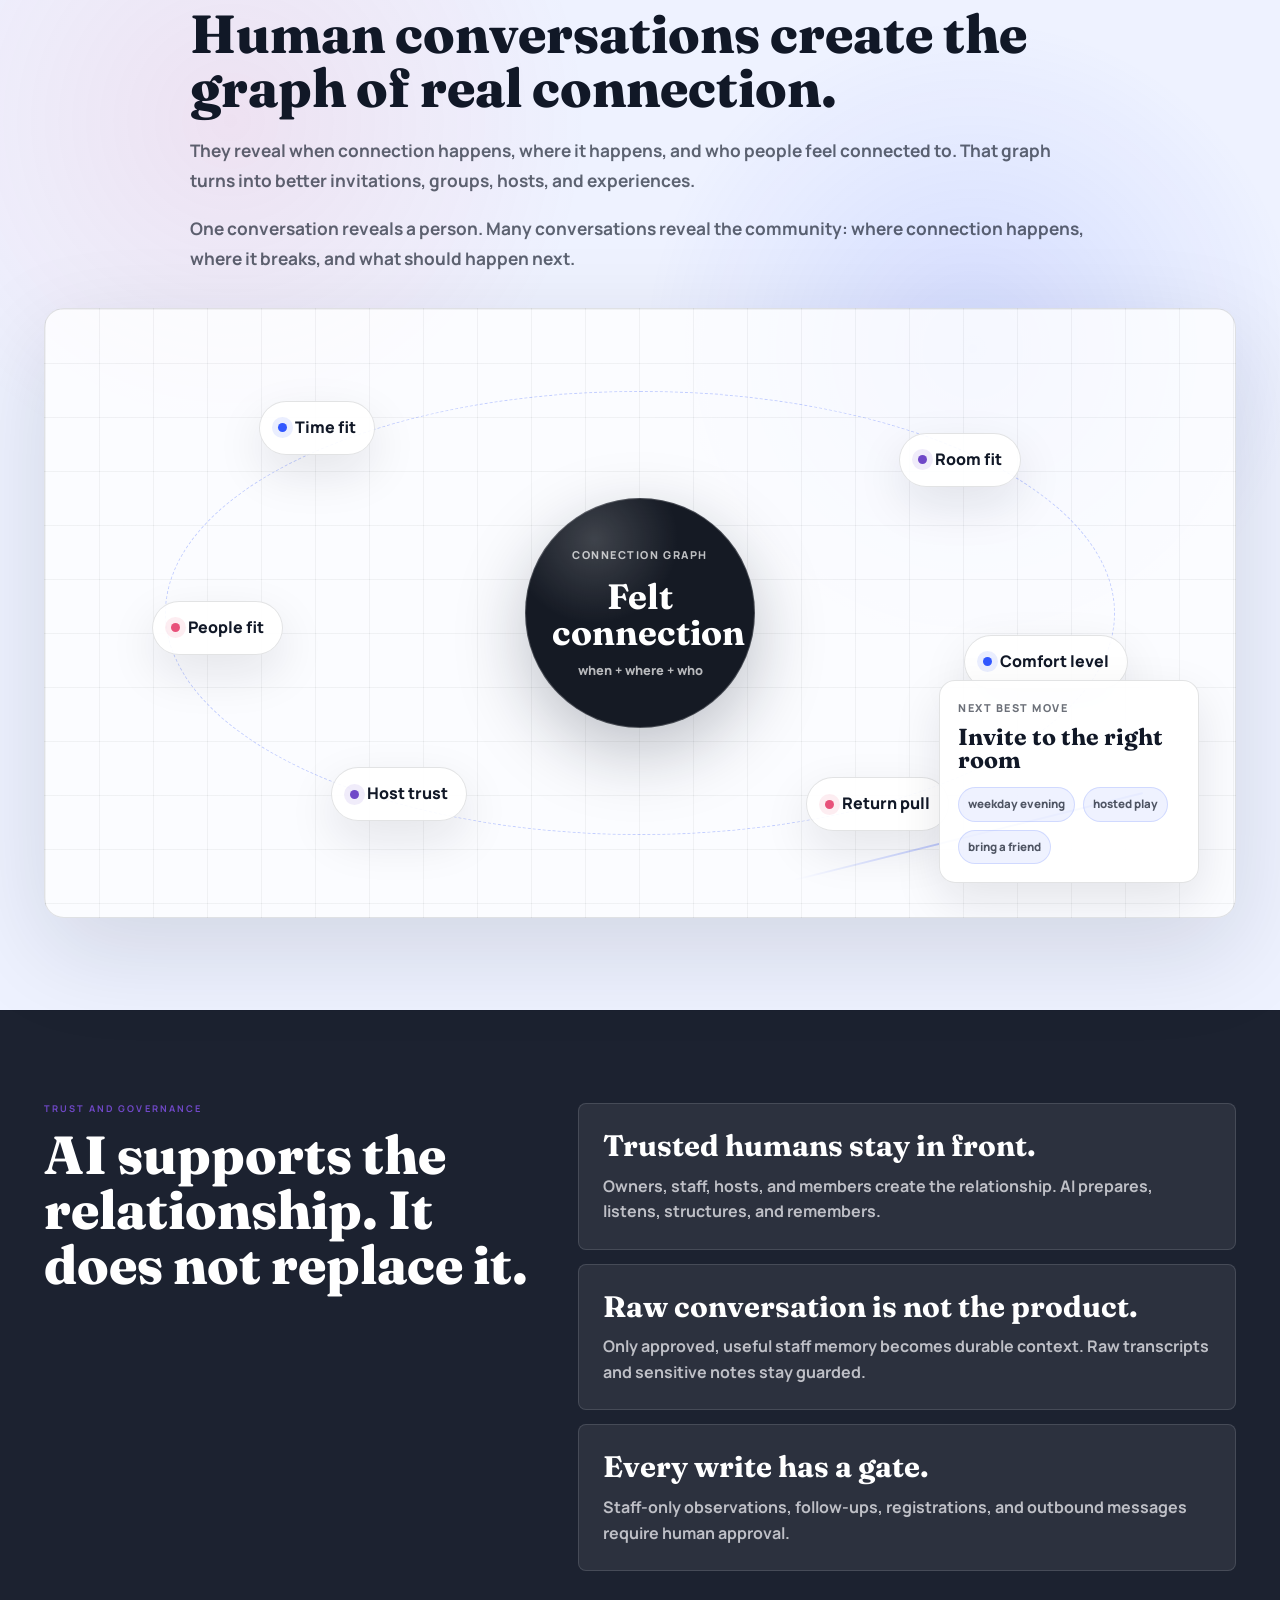
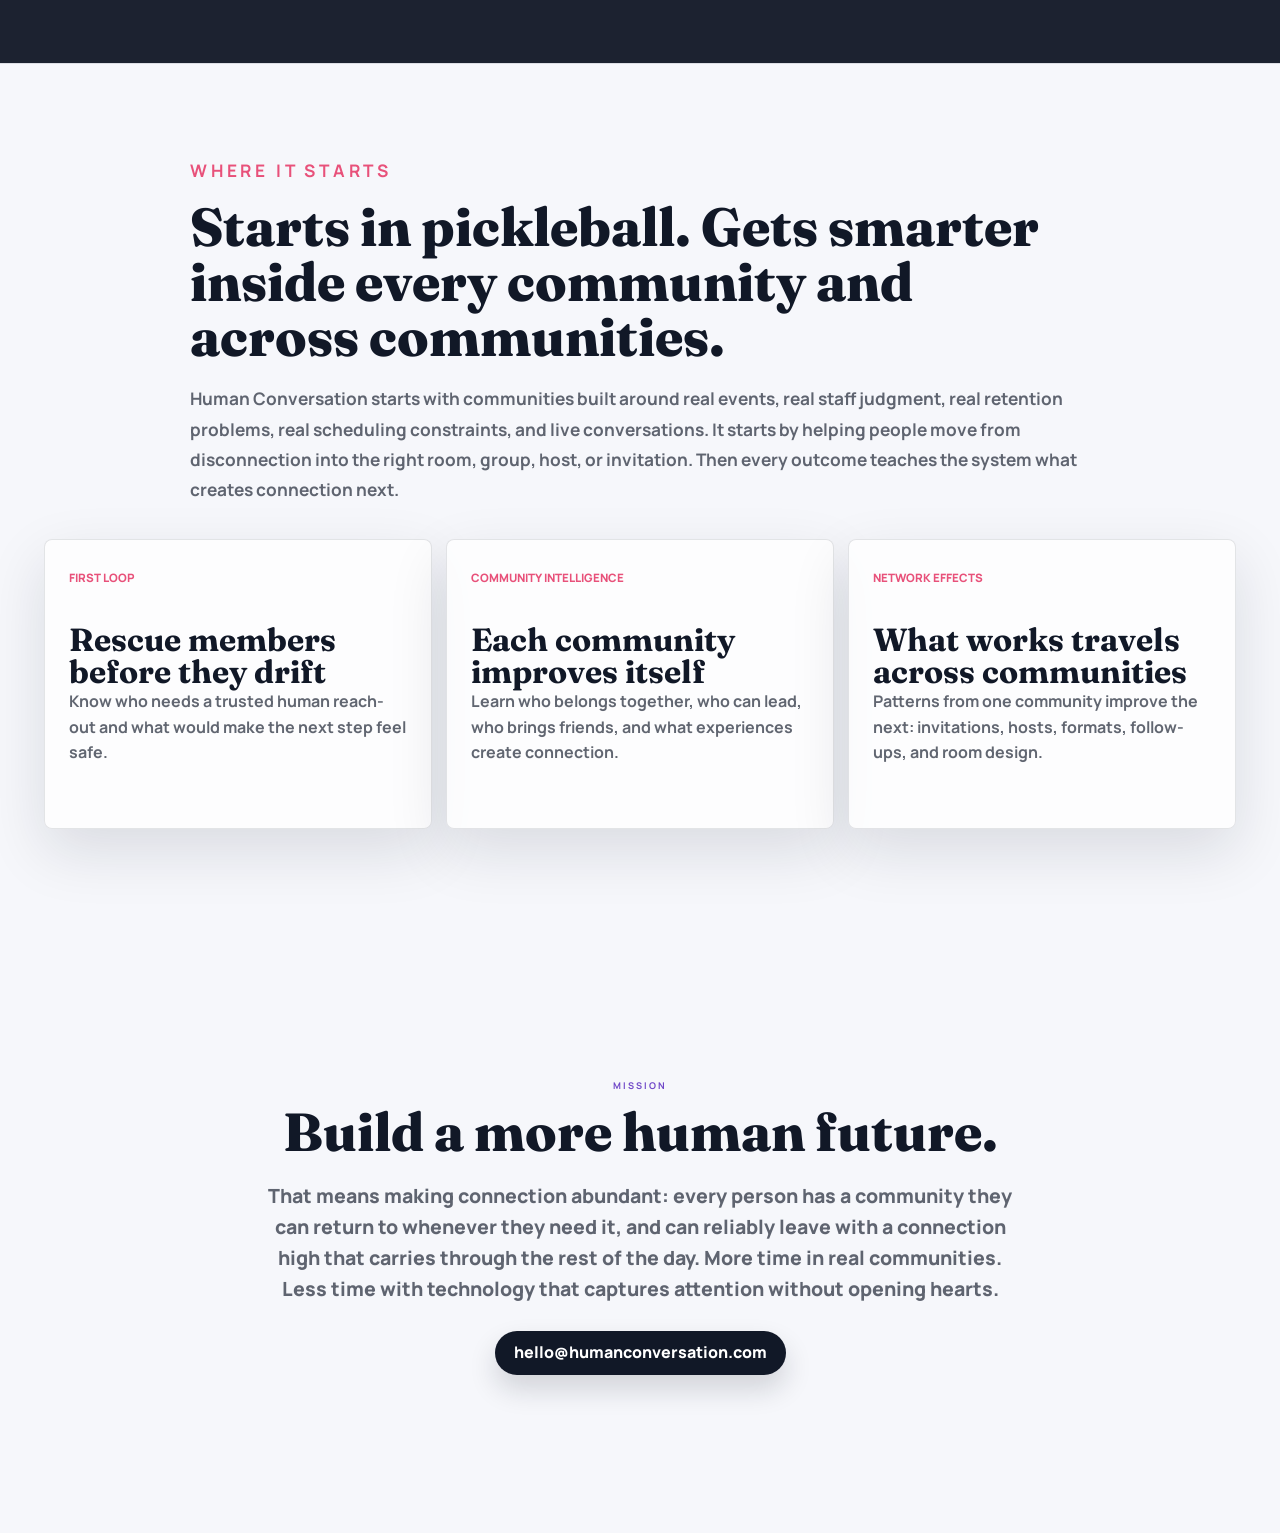
==== commit 0530da3f: "Clarify conversations become community intelligence" ====
--- a/site-a.html
+++ b/site-a.html
@@ -141,6 +141,10 @@
             They reveal when connection happens, where it happens, and who people feel connected to.
             That graph turns into better invitations, groups, hosts, and experiences.
           </p>
+          <p>
+            One conversation reveals a person. Many conversations reveal the community: where connection happens,
+            where it breaks, and what should happen next.
+          </p>
         </div>
         <div class="signal-board" aria-label="Felt connection signal board">
           <div class="signal-core">
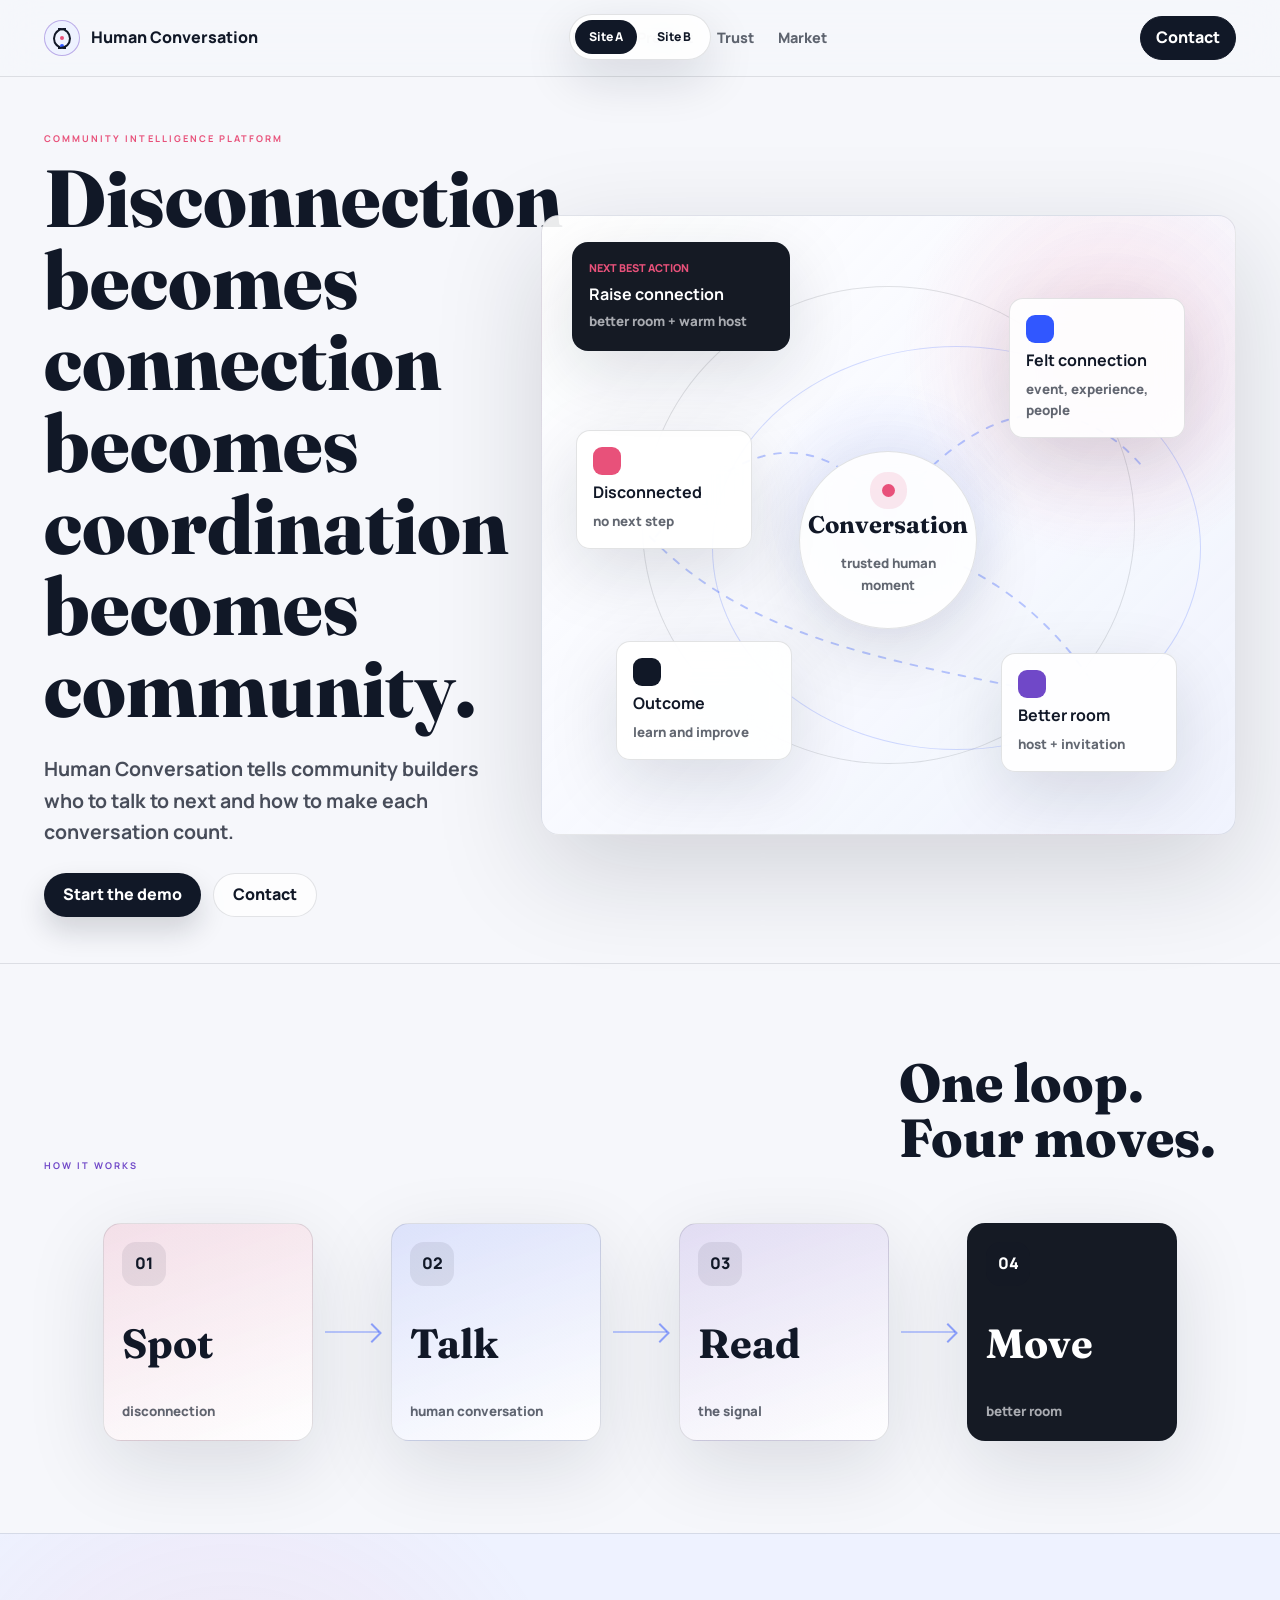
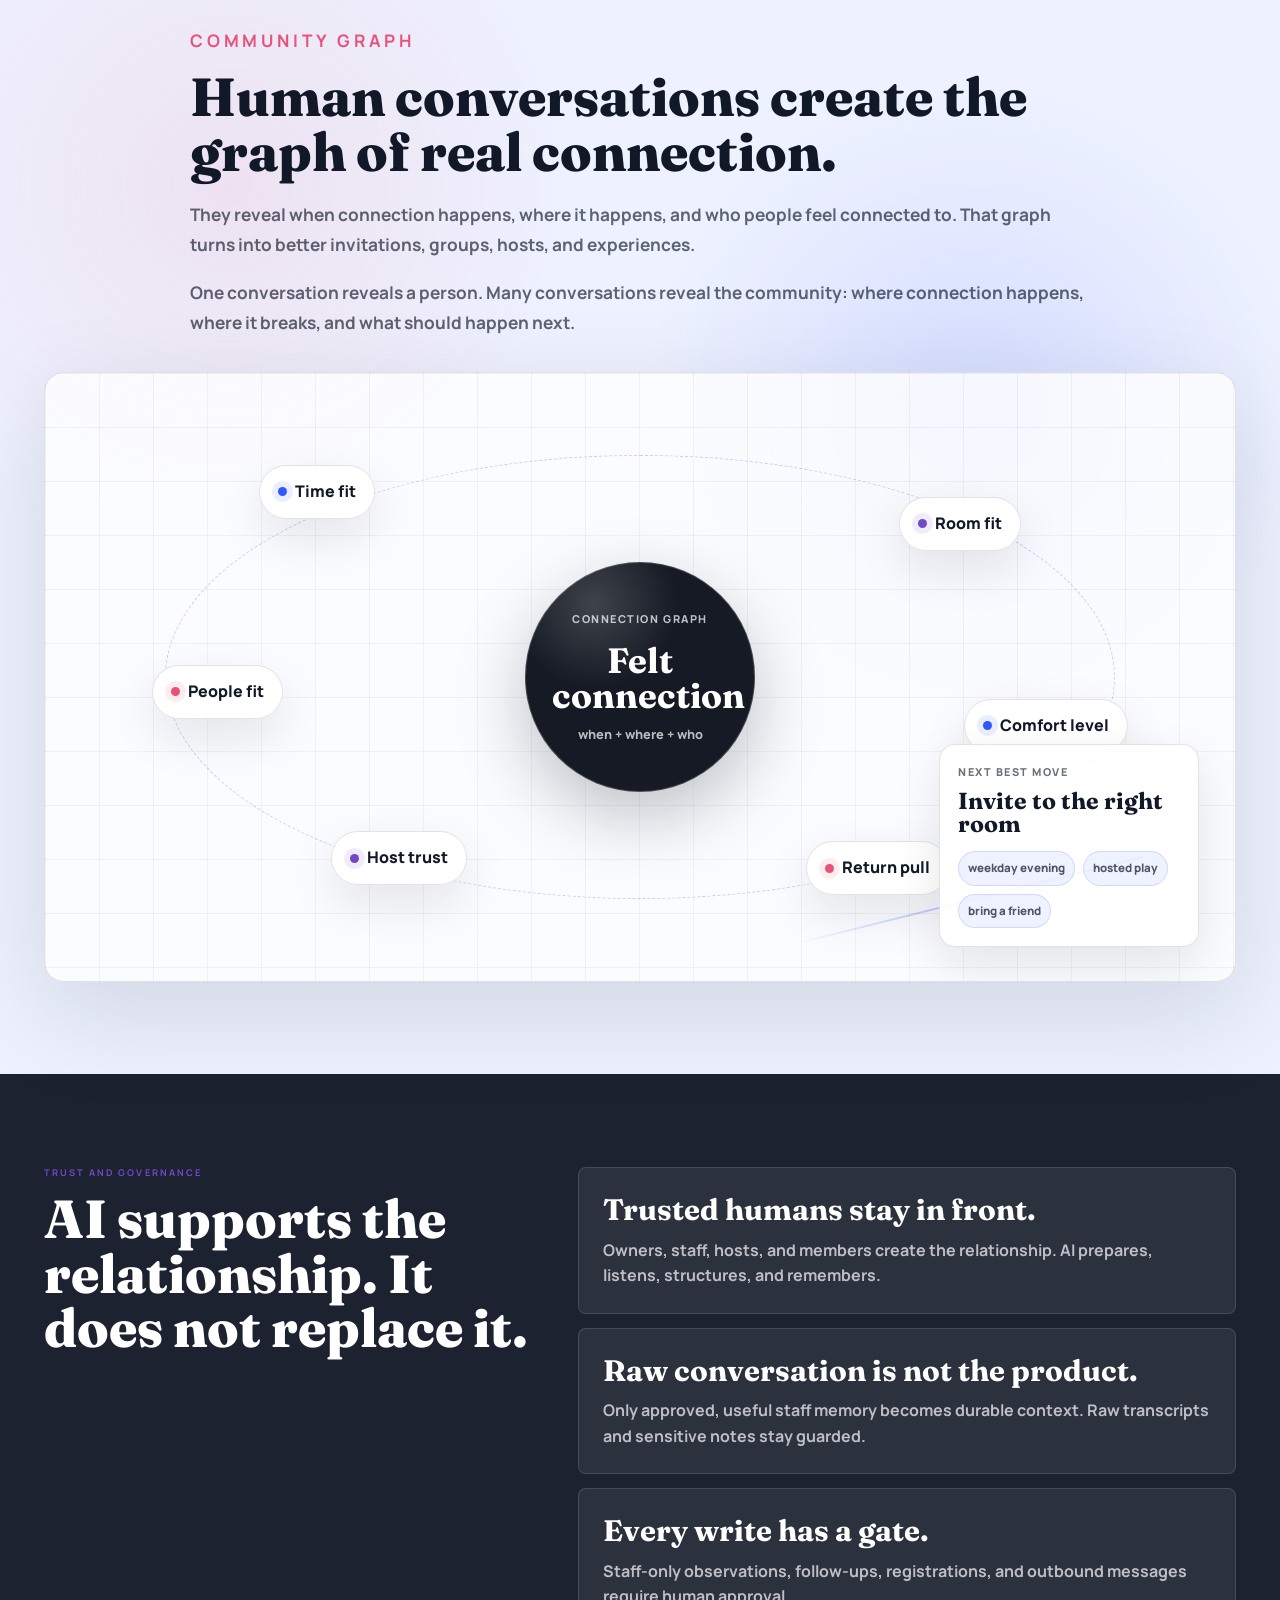
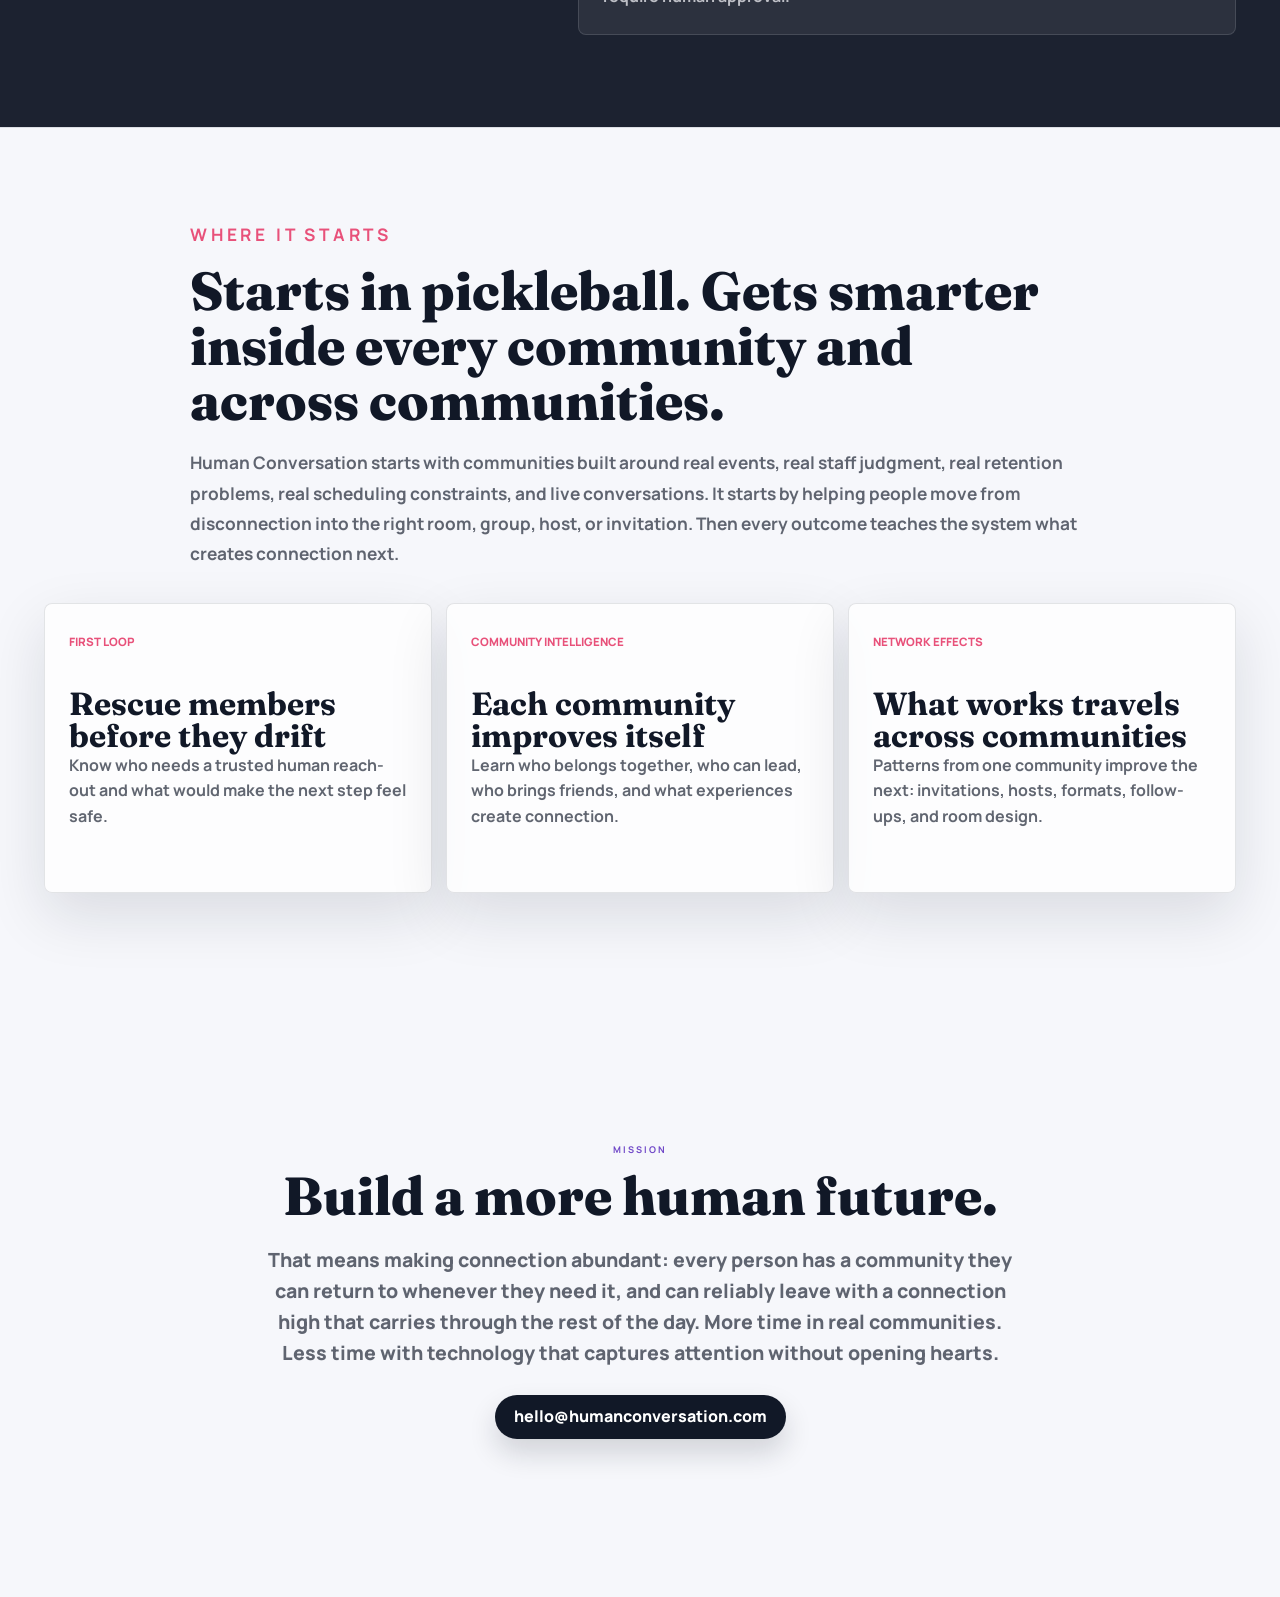
==== commit f3a6b66b: "Align hero with live Human Conversation copy" ====
--- a/site-a.html
+++ b/site-a.html
@@ -5,7 +5,7 @@
     <meta name="viewport" content="width=device-width, initial-scale=1" />
     <meta
       name="description"
-      content="Human Conversation turns human conversations into staff-approved coordination intelligence for community builders."
+      content="Human Conversation tells community builders who to talk to next and how to make each conversation count."
     />
     <meta name="theme-color" content="#f6f7fb" />
     <title>Human Conversation | Demo-ready Community Intelligence</title>
@@ -49,9 +49,9 @@
       <section class="hero-section">
         <div class="hero-copy">
           <p class="eyebrow red">Community intelligence platform</p>
-          <h1>Connection becomes coordination.</h1>
+          <h1>Disconnection becomes connection becomes coordination becomes community.</h1>
           <p class="lede">
-            Human Conversation measures how connected people feel to the events, experiences, and people around them.
+            Human Conversation tells community builders who to talk to next and how to make each conversation count.
           </p>
           <div class="hero-actions" aria-label="Primary actions">
             <a class="primary-link" href="#demo">Start the demo</a>
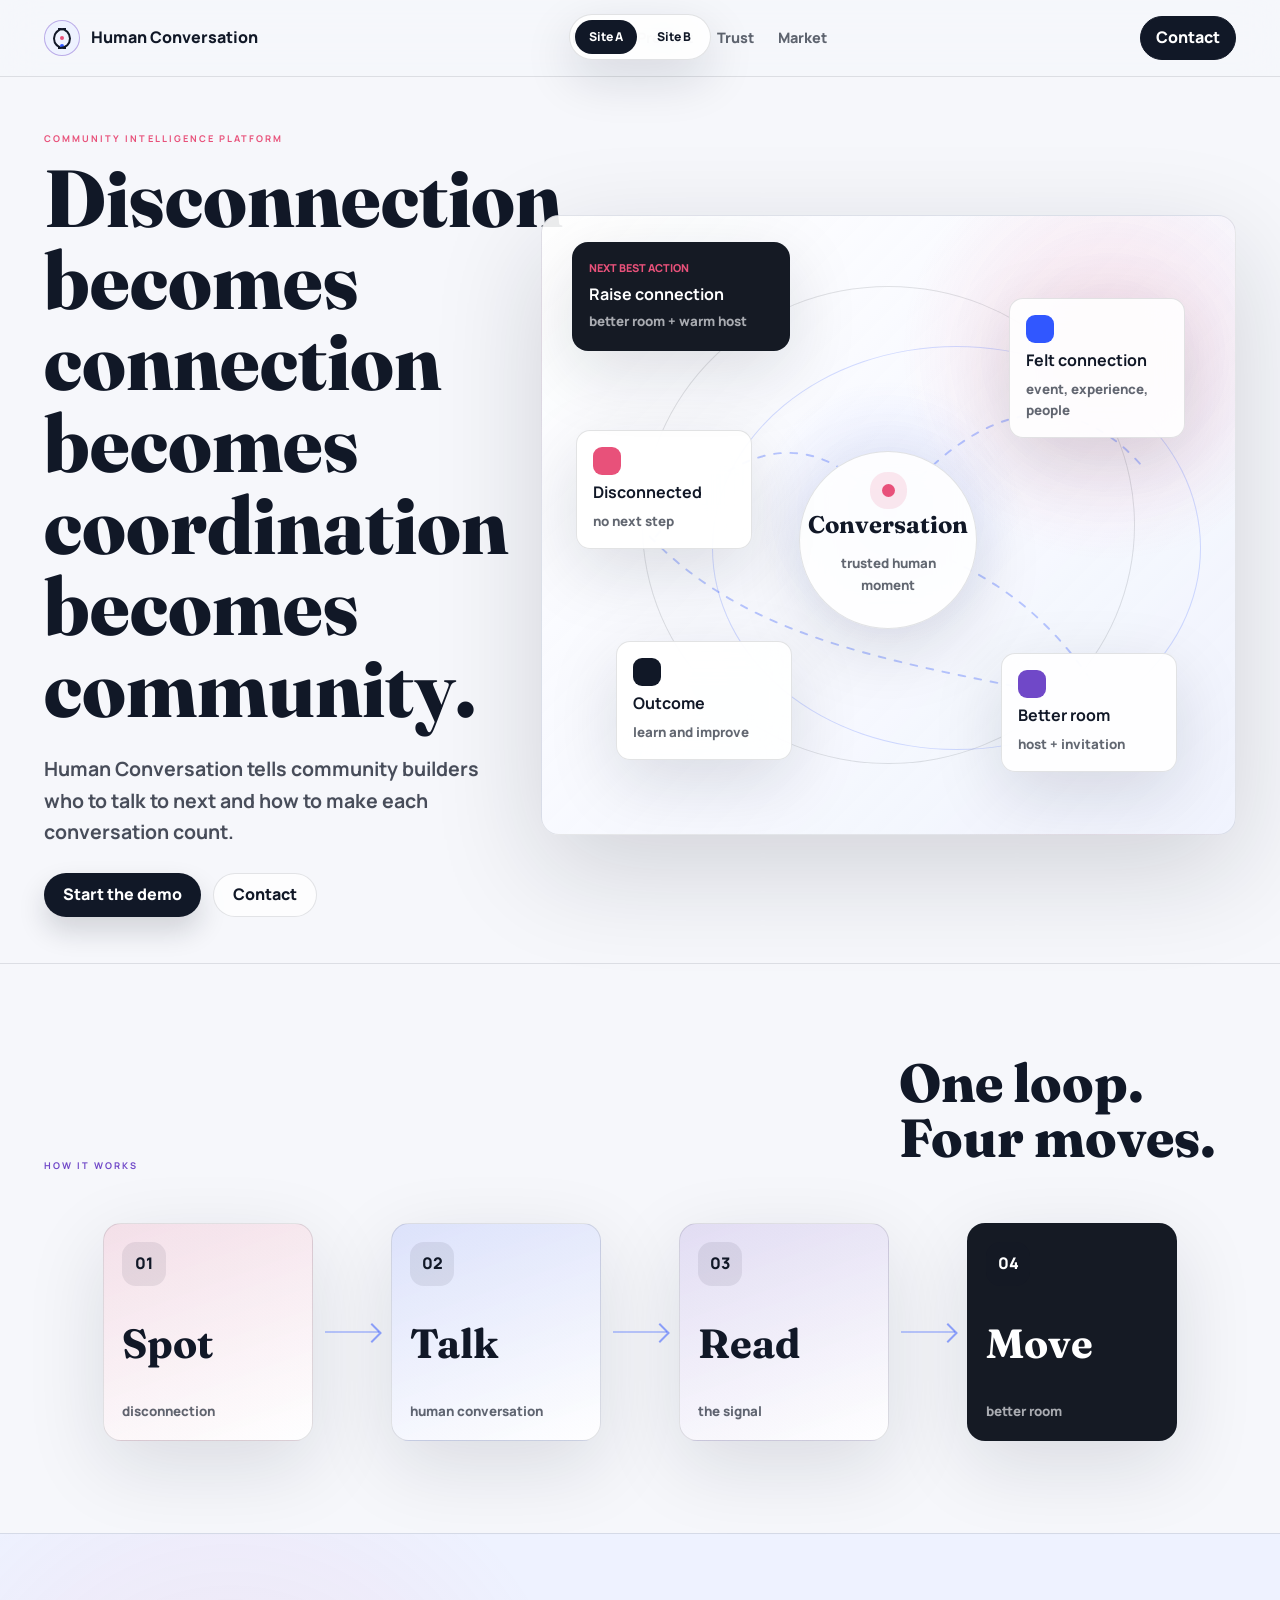
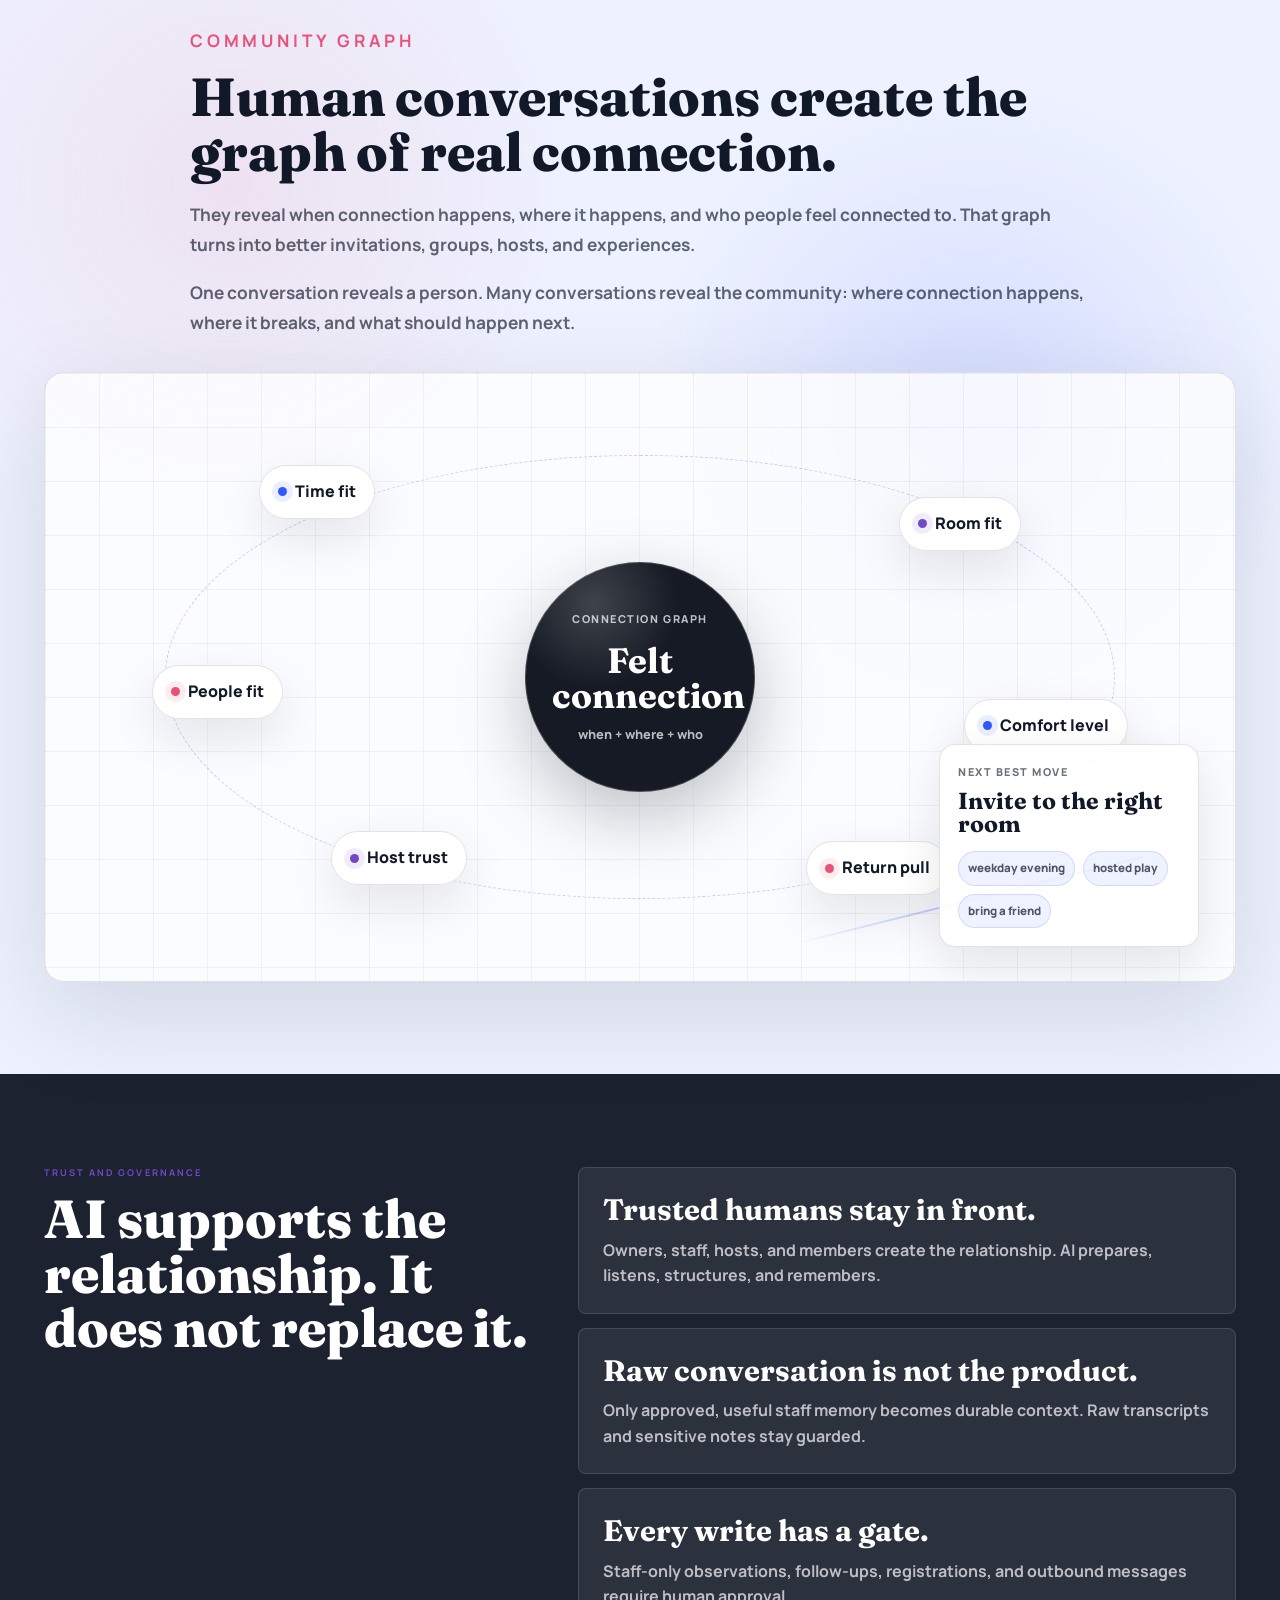
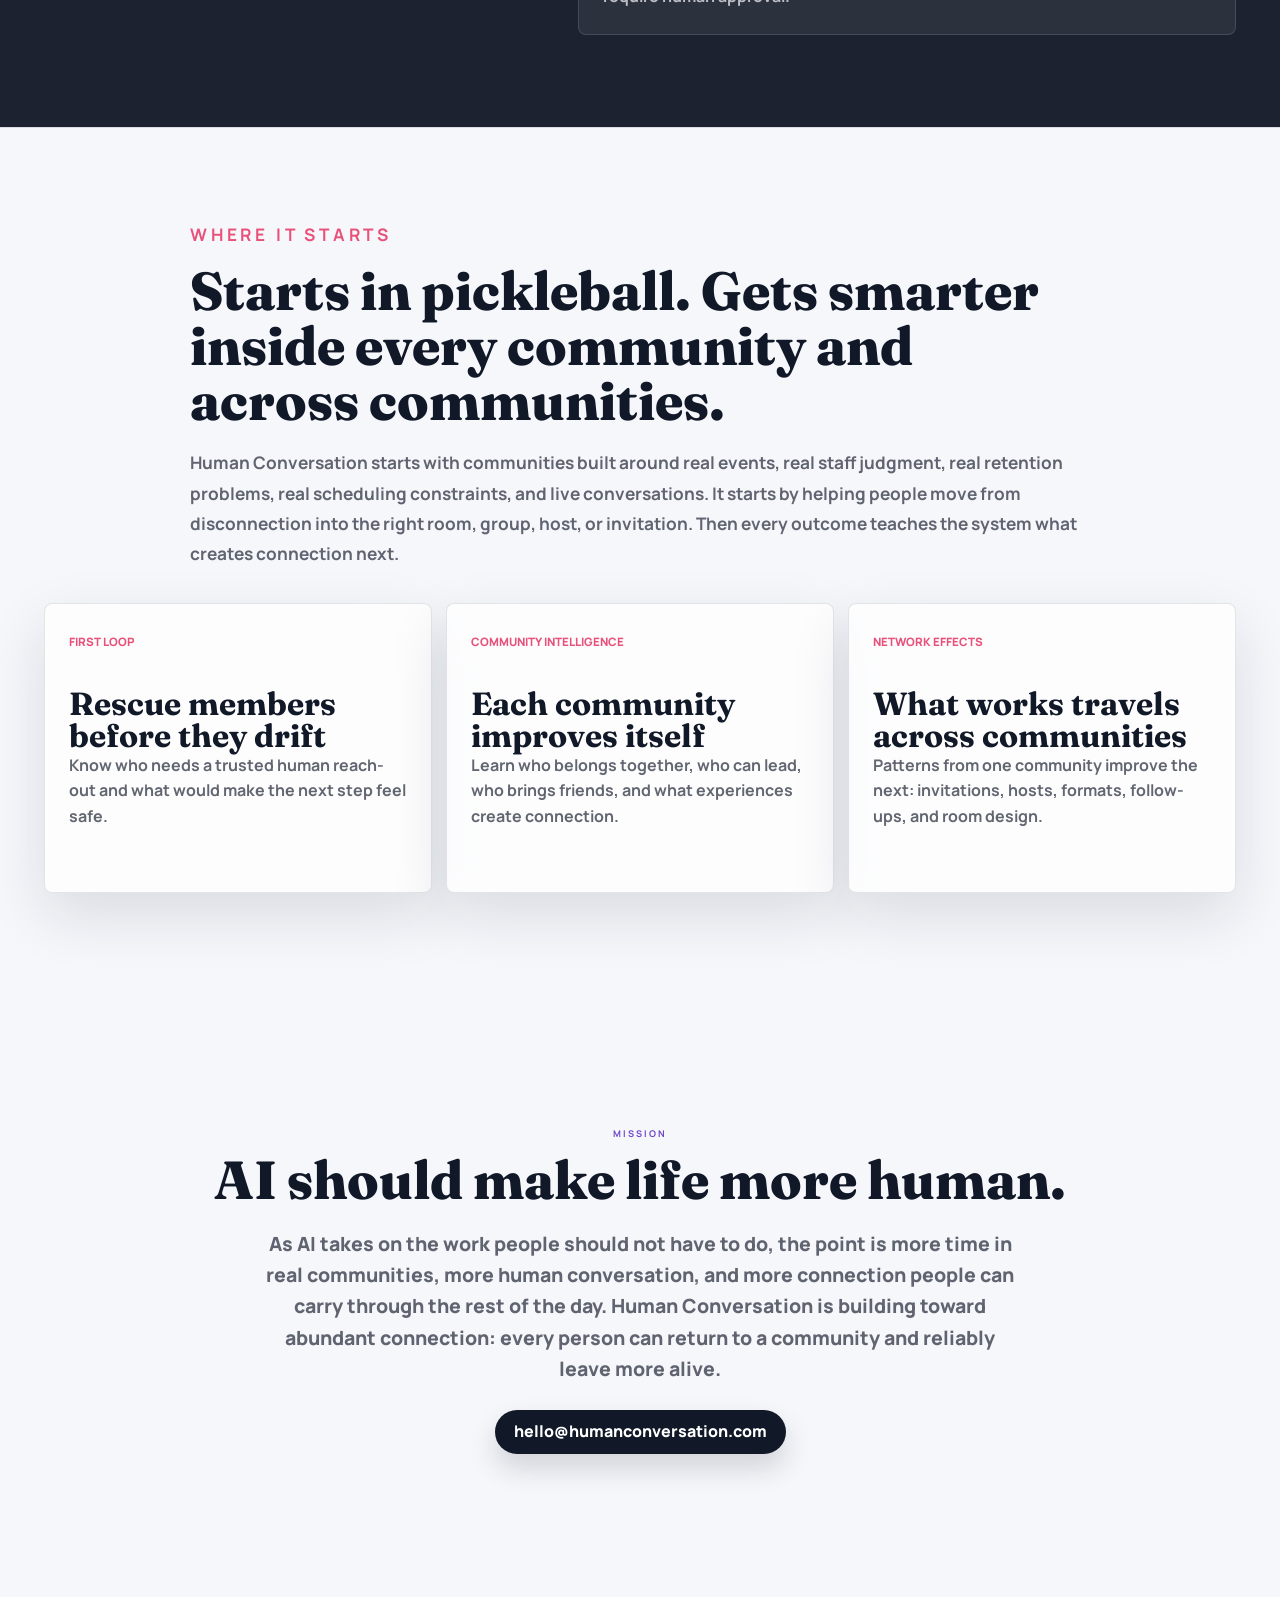
==== commit 94d8f2c2: "Frame AI as more human life" ====
--- a/site-a.html
+++ b/site-a.html
@@ -223,11 +223,12 @@
 
       <section class="closing-section">
         <p class="eyebrow gold">Mission</p>
-        <h2>Build a more human future.</h2>
+        <h2>AI should make life more human.</h2>
         <p>
-          That means making connection abundant: every person has a community they can return to whenever they need it,
-          and can reliably leave with a connection high that carries through the rest of the day. More time in real
-          communities. Less time with technology that captures attention without opening hearts.
+          As AI takes on the work people should not have to do, the point is more time in real communities,
+          more human conversation, and more connection people can carry through the rest of the day.
+          Human Conversation is building toward abundant connection: every person can return to a community
+          and reliably leave more alive.
         </p>
         <a class="primary-link" href="mailto:hello@humanconversation.com">hello@humanconversation.com</a>
       </section>
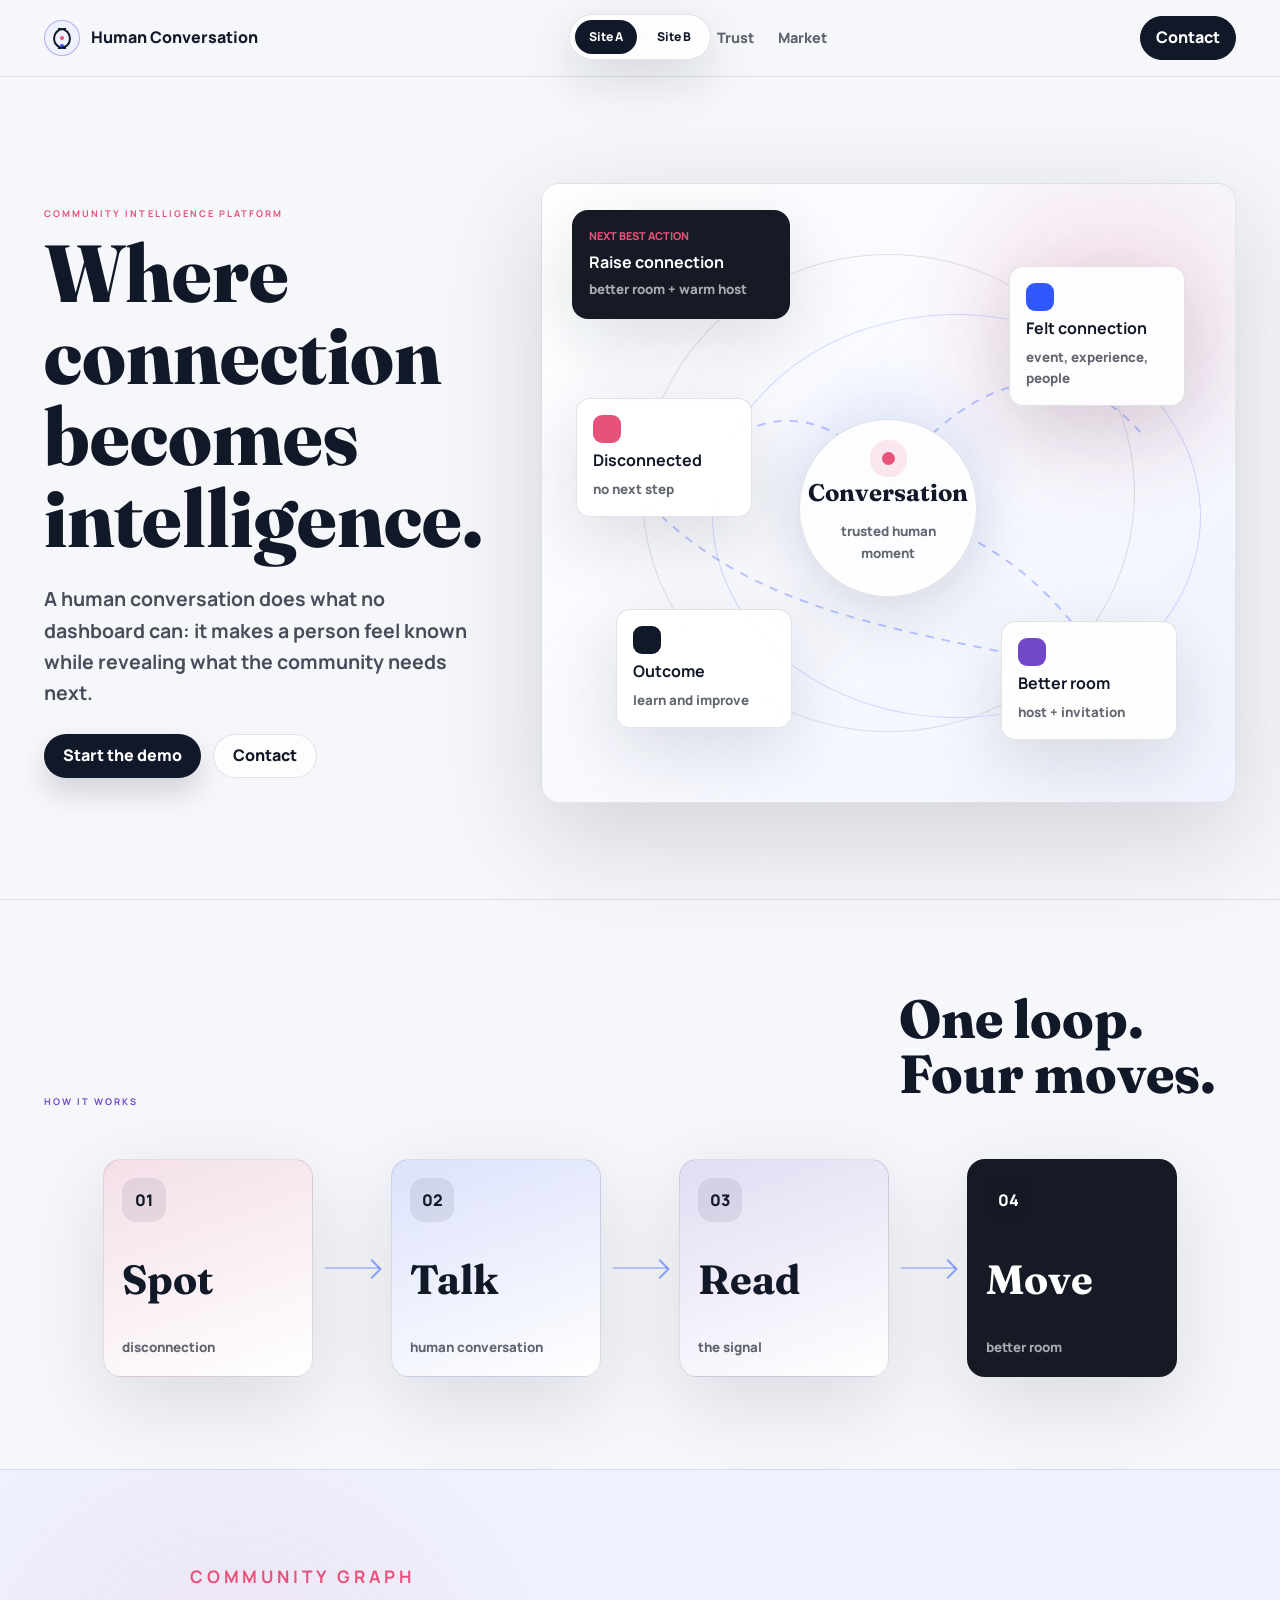
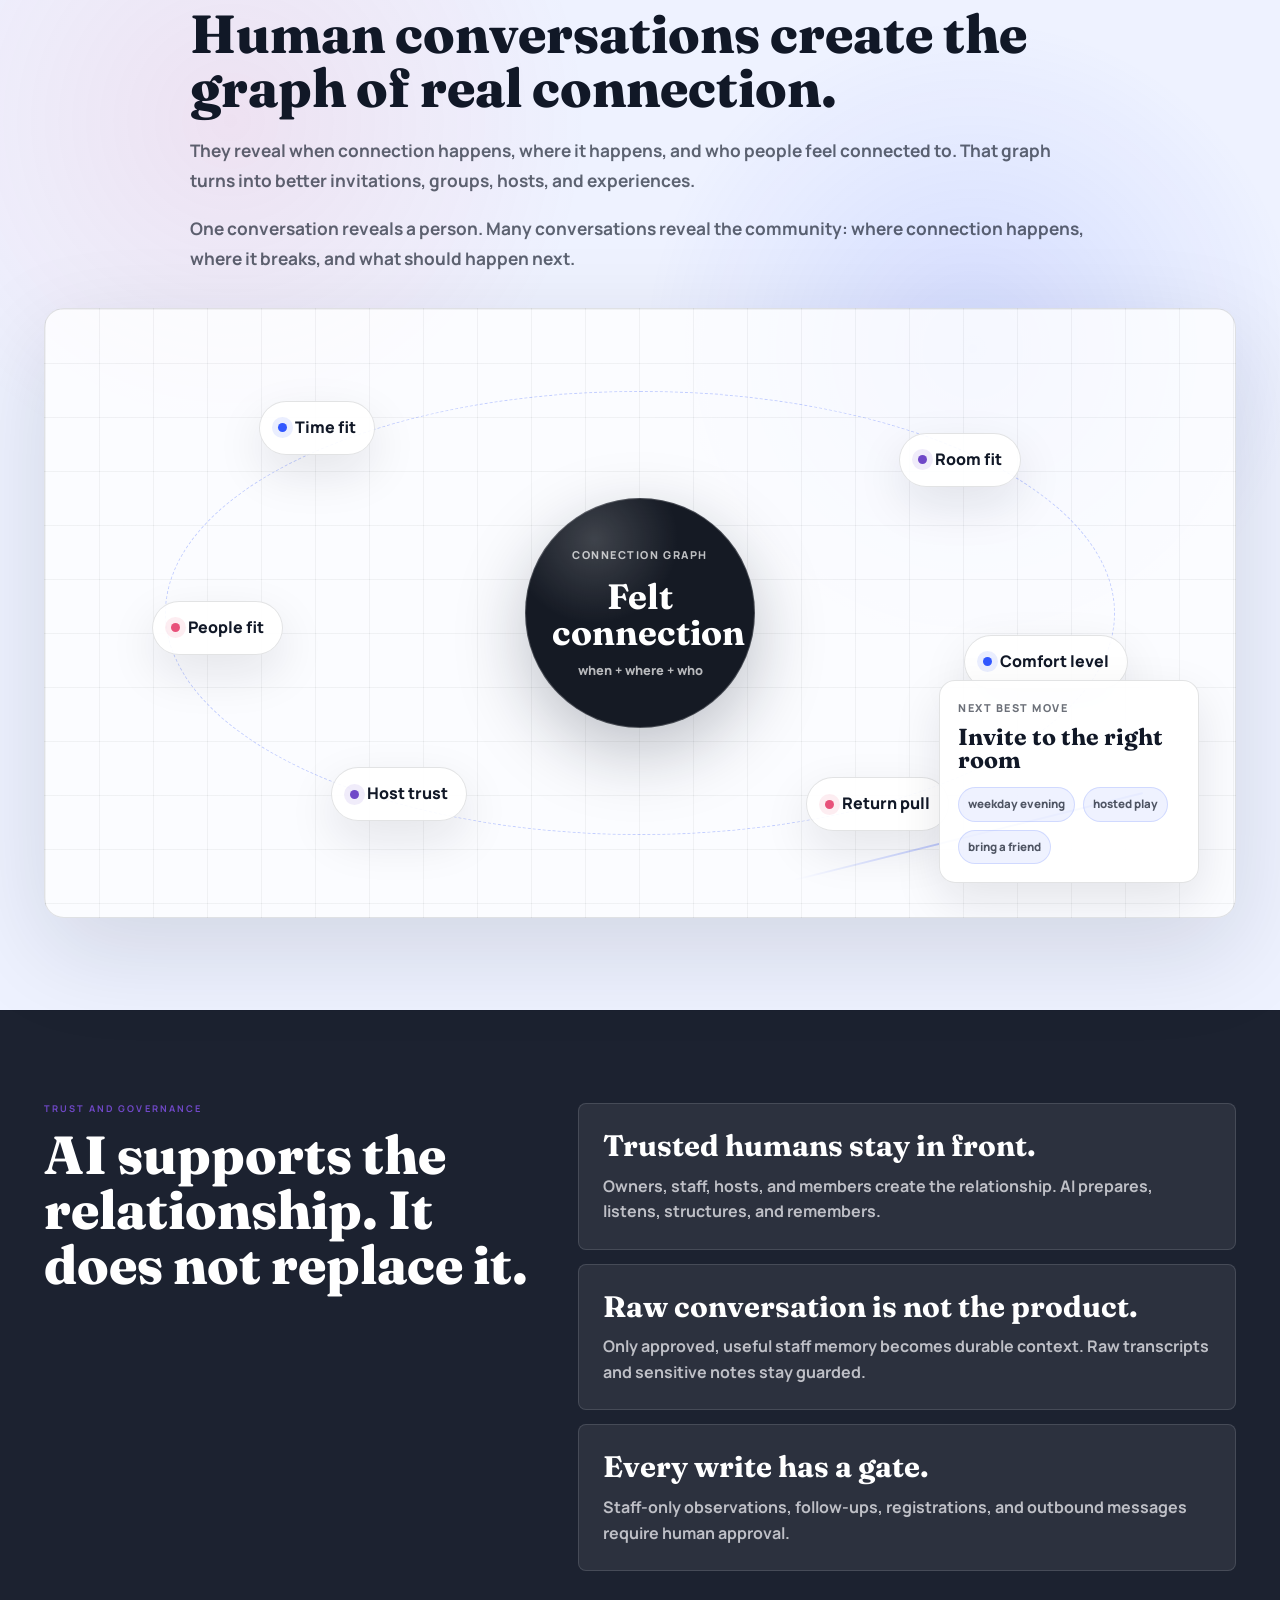
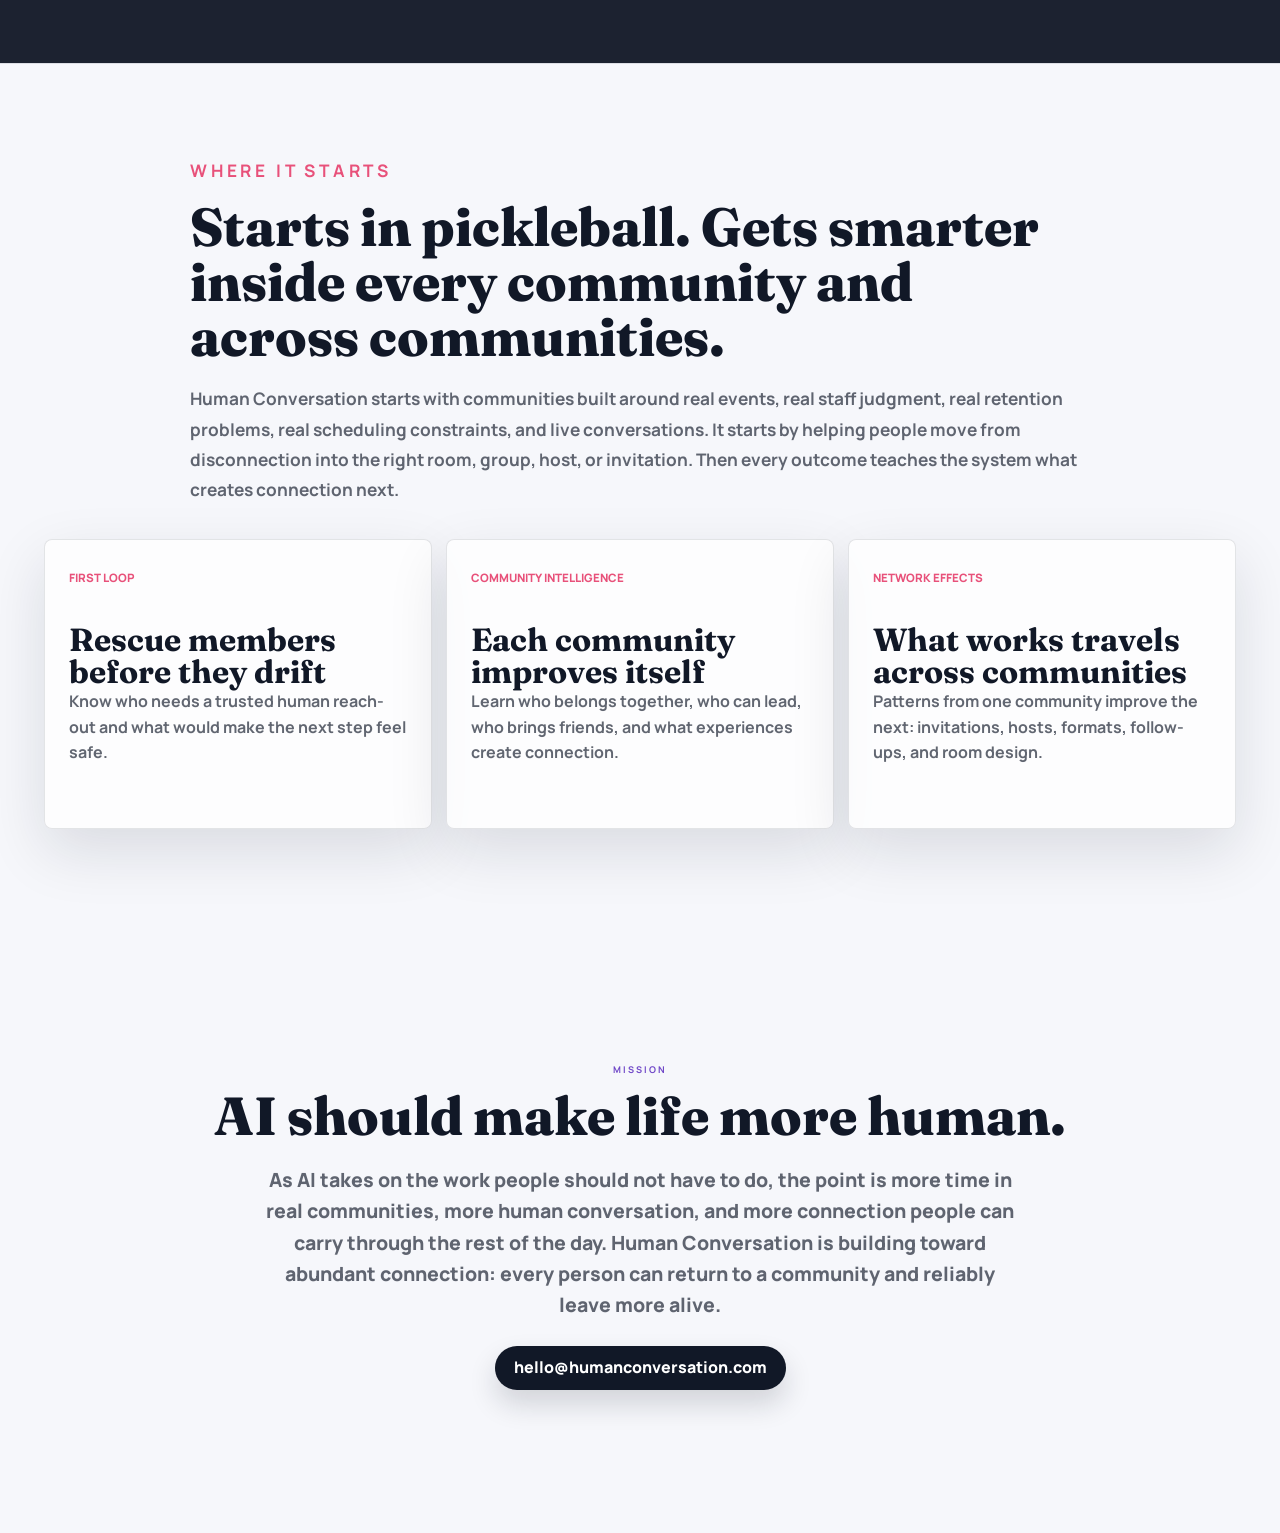
==== commit 046ad6fb: "Make connection intelligence the core story" ====
--- a/site-a.html
+++ b/site-a.html
@@ -5,7 +5,7 @@
     <meta name="viewport" content="width=device-width, initial-scale=1" />
     <meta
       name="description"
-      content="Human Conversation tells community builders who to talk to next and how to make each conversation count."
+      content="Human Conversation is where connection becomes intelligence: people feel known, and communities learn what to do next."
     />
     <meta name="theme-color" content="#f6f7fb" />
     <title>Human Conversation | Demo-ready Community Intelligence</title>
@@ -49,9 +49,12 @@
       <section class="hero-section">
         <div class="hero-copy">
           <p class="eyebrow red">Community intelligence platform</p>
-          <h1>Disconnection becomes connection becomes coordination becomes community.</h1>
+          <h1>
+            <span class="desktop-title">Where connection becomes intelligence.</span>
+            <span class="mobile-title">Where<br />connection<br />becomes<br />intelligence.</span>
+          </h1>
           <p class="lede">
-            Human Conversation tells community builders who to talk to next and how to make each conversation count.
+            A human conversation does what no dashboard can: it makes a person feel known while revealing what the community needs next.
           </p>
           <div class="hero-actions" aria-label="Primary actions">
             <a class="primary-link" href="#demo">Start the demo</a>
--- a/styles-a.css
+++ b/styles-a.css
@@ -203,6 +203,10 @@
   line-height: 1.01;
 }
 
+.mobile-title {
+  display: none;
+}
+
 h2 {
   margin-bottom: 20px;
   font-size: 3.35rem;
@@ -1347,7 +1351,15 @@
 
   .hero-section {
     gap: 24px;
+    overflow: hidden;
     padding-top: 40px;
+  }
+
+  .hero-copy,
+  .lede,
+  h1 {
+    width: 100%;
+    max-width: calc(100vw - 64px);
   }
 
   h1 {
@@ -1355,14 +1367,24 @@
     font-size: 2.32rem;
   }
 
+  .desktop-title {
+    display: none;
+  }
+
+  .mobile-title {
+    display: block;
+  }
+
   h2 {
     font-size: 2.24rem;
   }
 
   .lede {
+    max-width: 29ch;
     margin-bottom: 18px;
-    font-size: 1.05rem;
+    font-size: 1rem;
     line-height: 1.48;
+    overflow-wrap: anywhere;
   }
 
   .hero-actions {
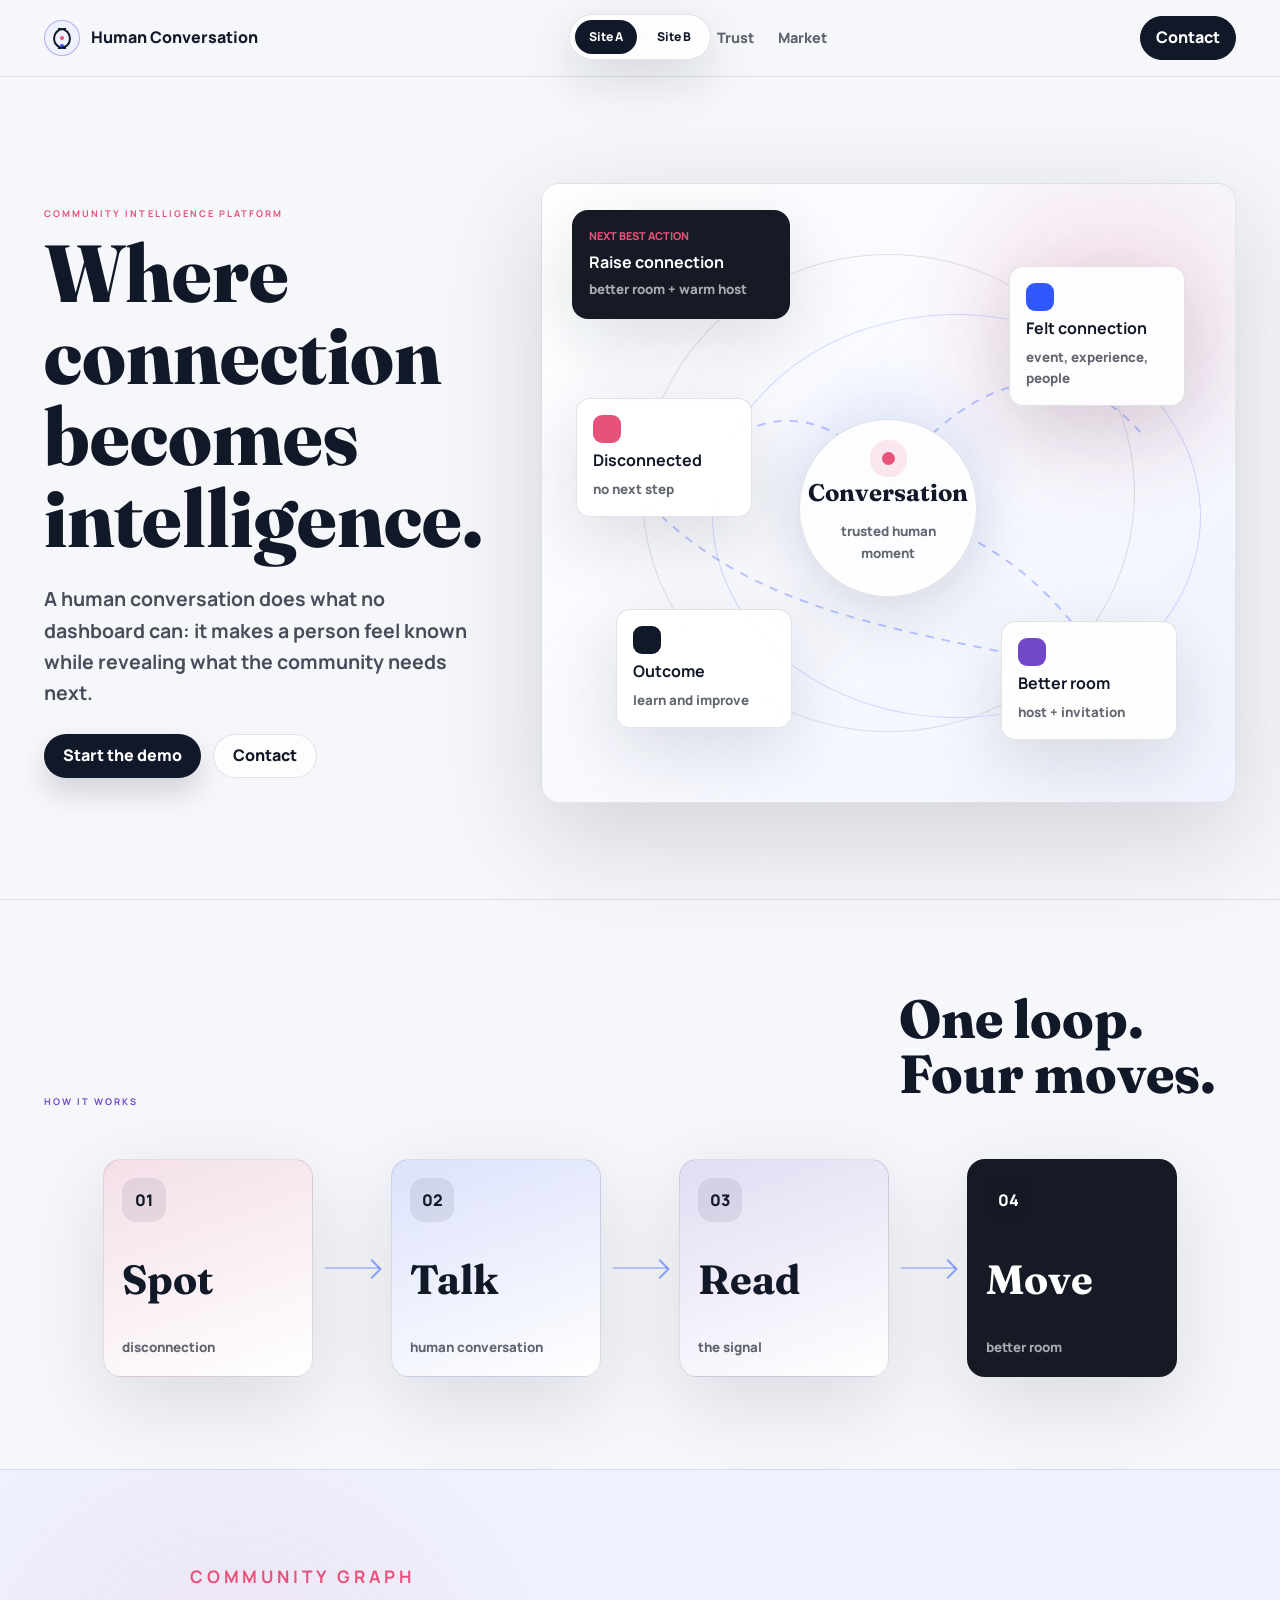
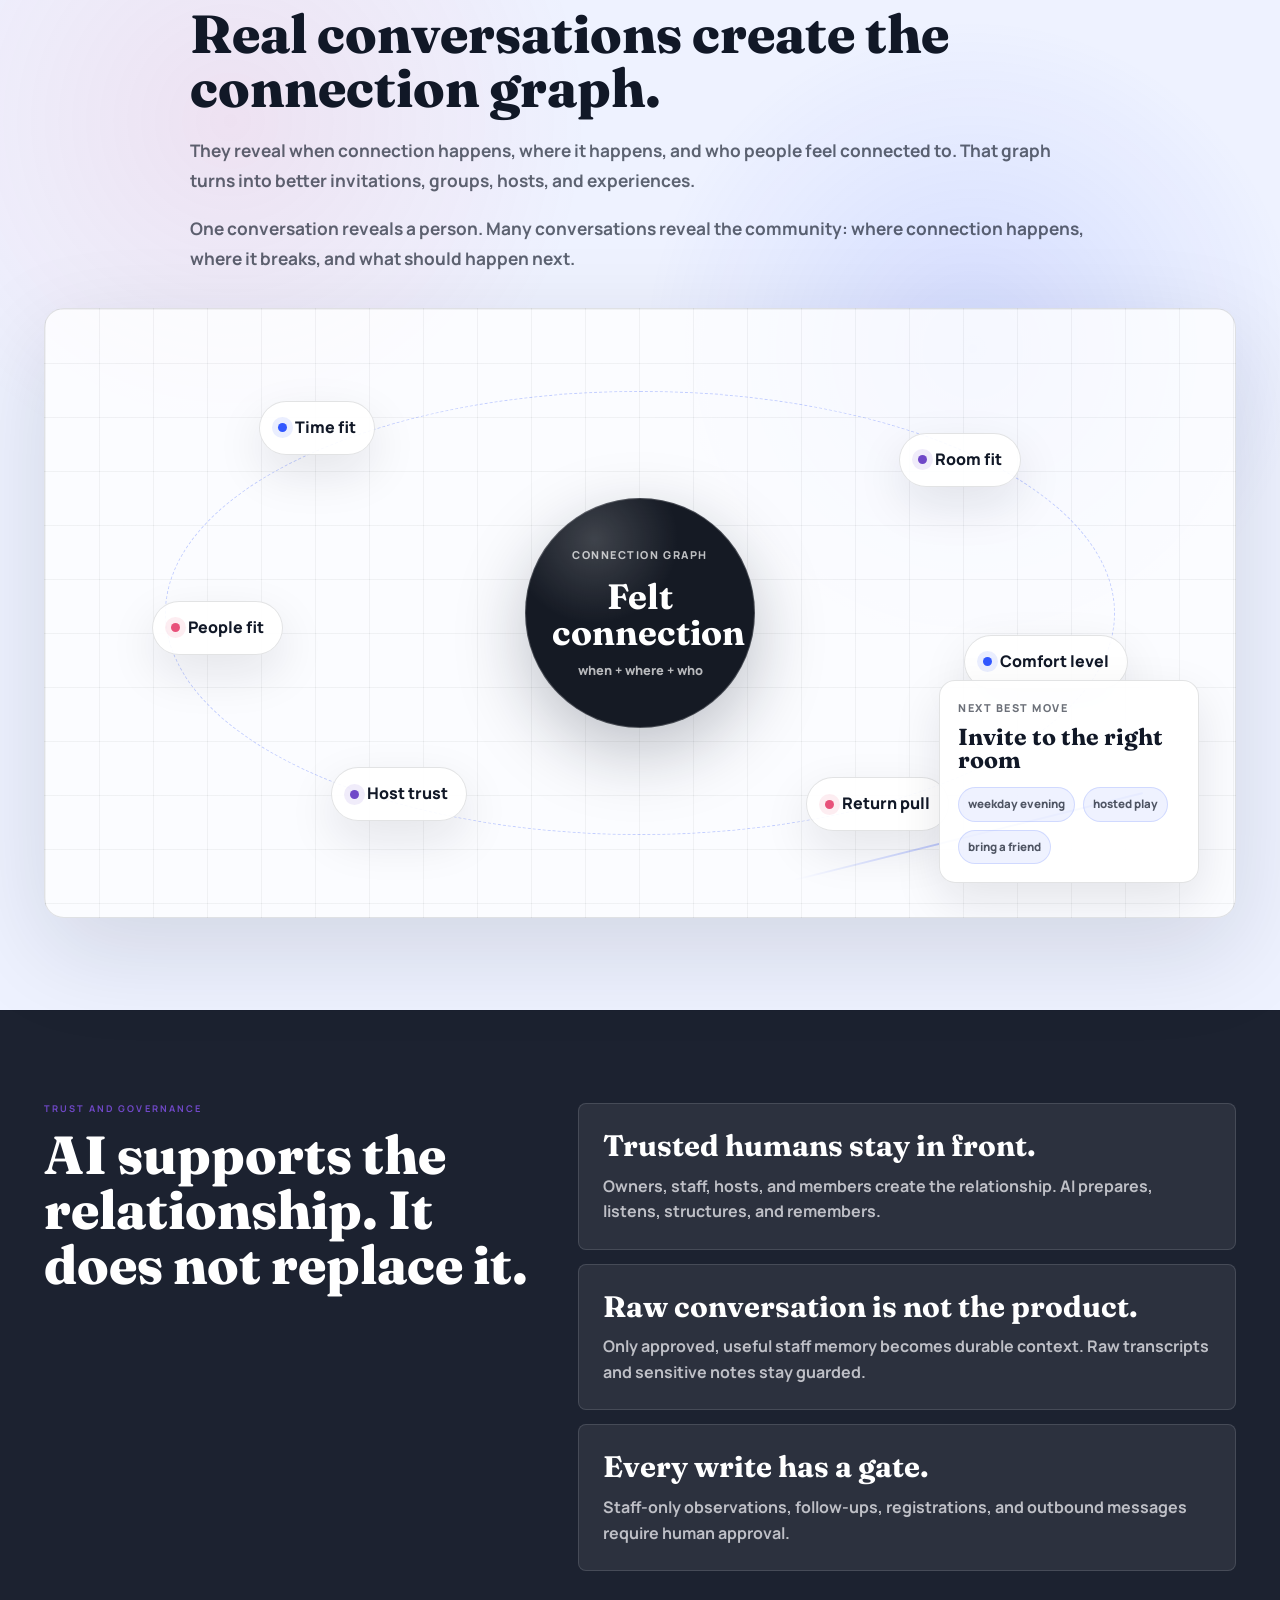
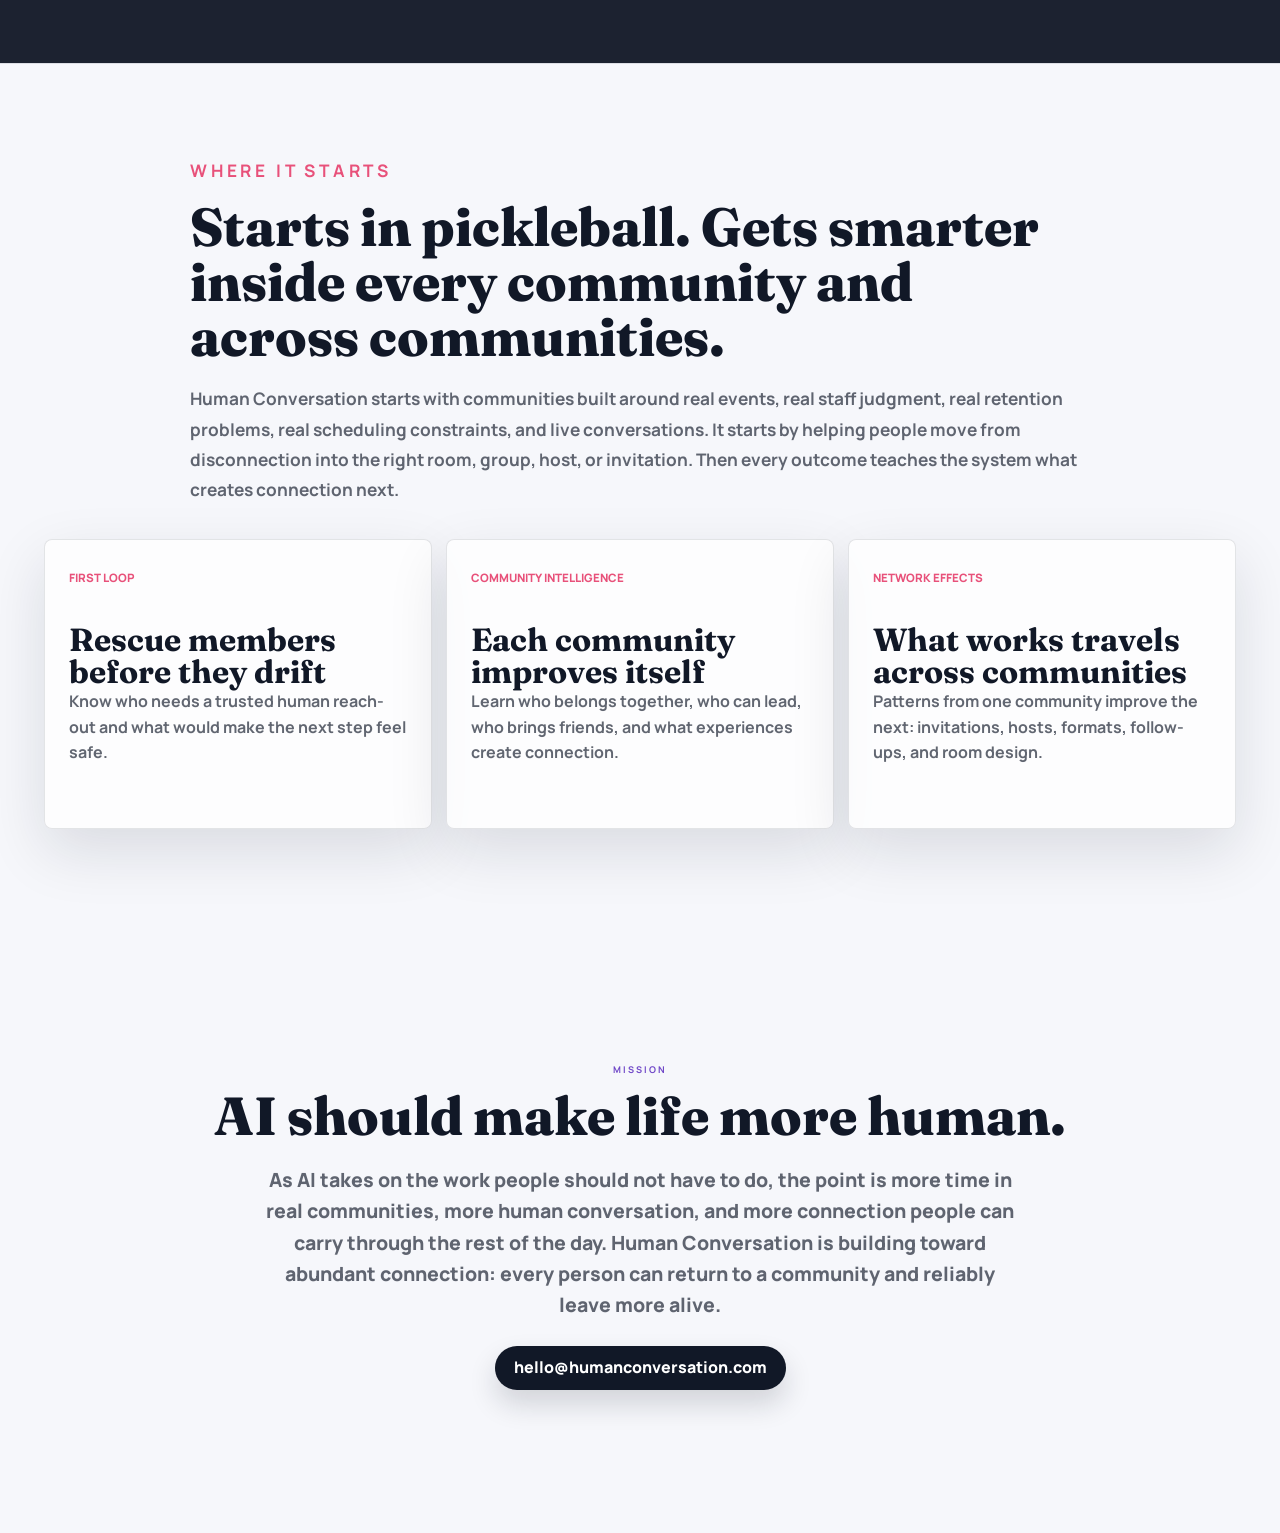
==== commit 1be290b5: "Use connection graph wording" ====
--- a/site-a.html
+++ b/site-a.html
@@ -5,7 +5,7 @@
     <meta name="viewport" content="width=device-width, initial-scale=1" />
     <meta
       name="description"
-      content="Human Conversation is where connection becomes intelligence: people feel known, and communities learn what to do next."
+      content="Human Conversation is where people feel known &mdash; and where communities learn what to do next."
     />
     <meta name="theme-color" content="#f6f7fb" />
     <title>Human Conversation | Demo-ready Community Intelligence</title>
@@ -139,7 +139,7 @@
       <section class="section product-section" id="product">
         <div class="product-copy">
           <p class="eyebrow red">Community graph</p>
-          <h2>Human conversations create the graph of real connection.</h2>
+          <h2>Real conversations create the connection graph.</h2>
           <p>
             They reveal when connection happens, where it happens, and who people feel connected to.
             That graph turns into better invitations, groups, hosts, and experiences.
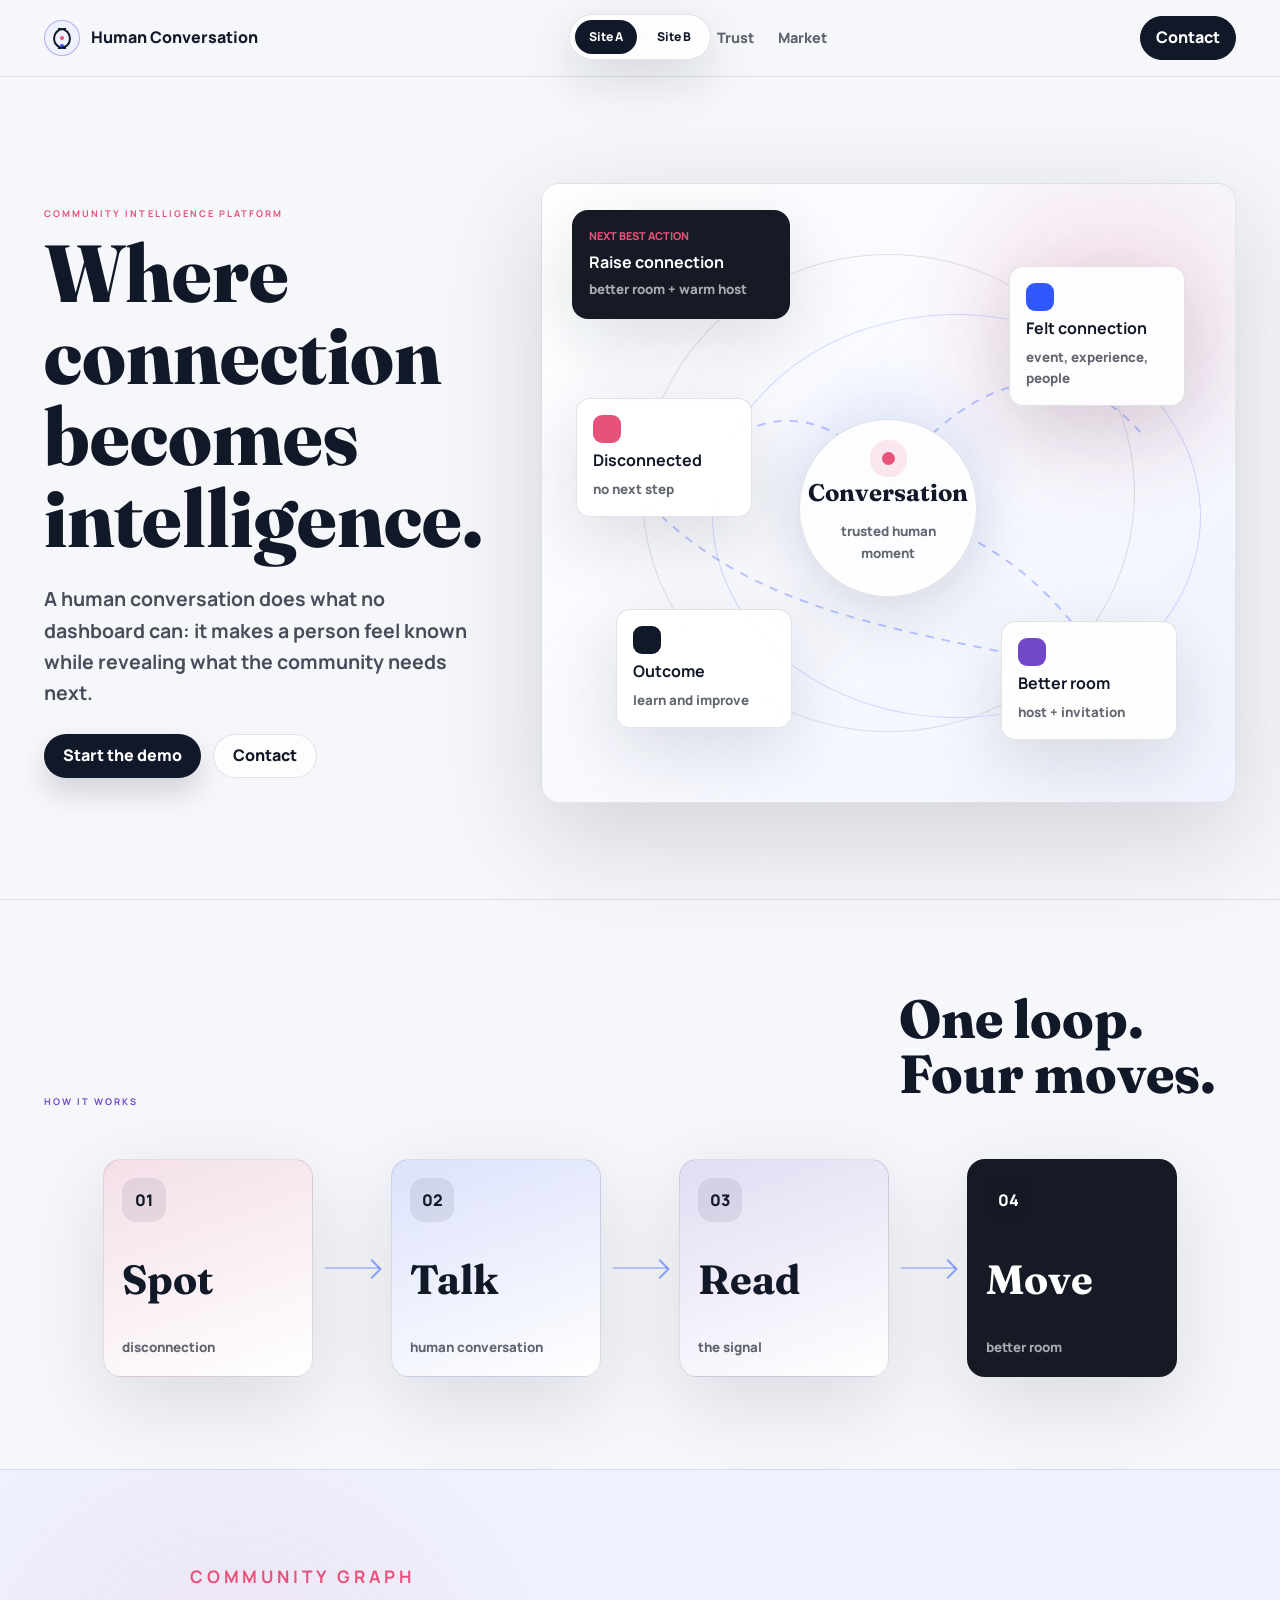
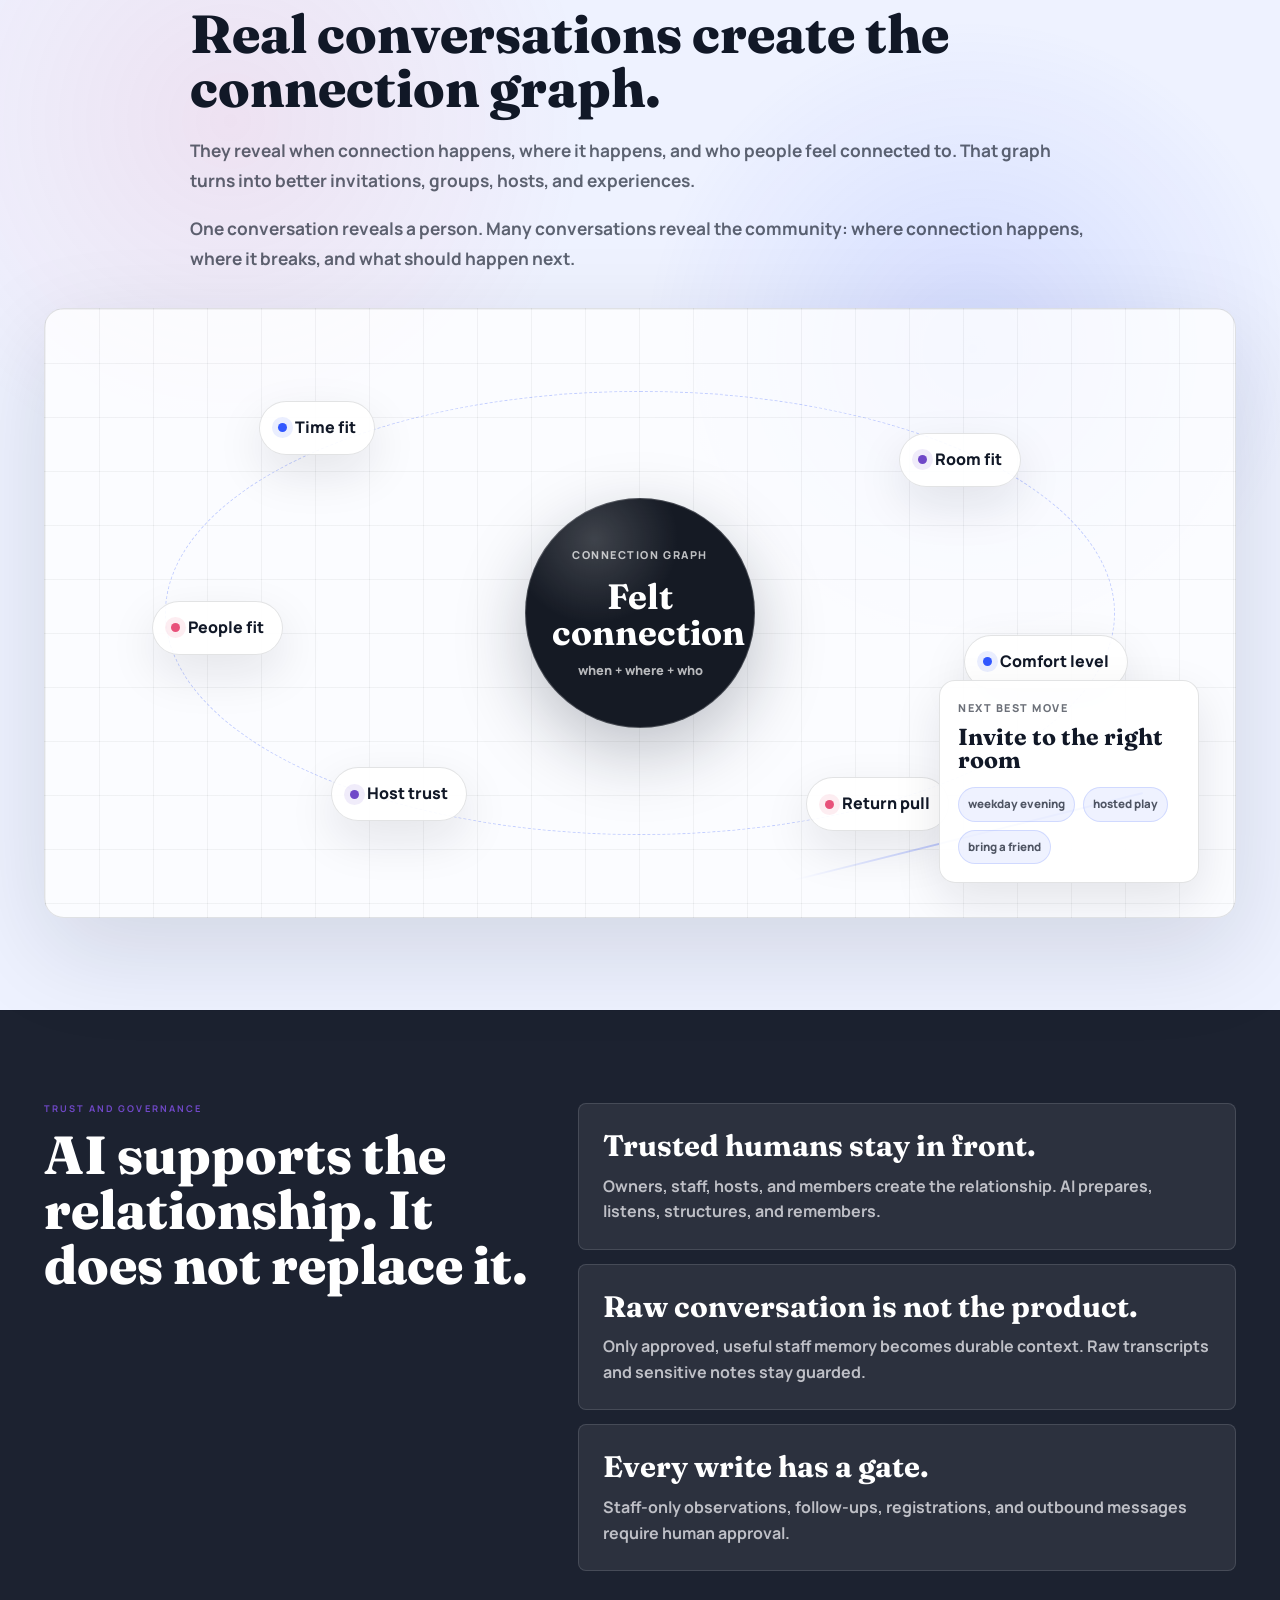
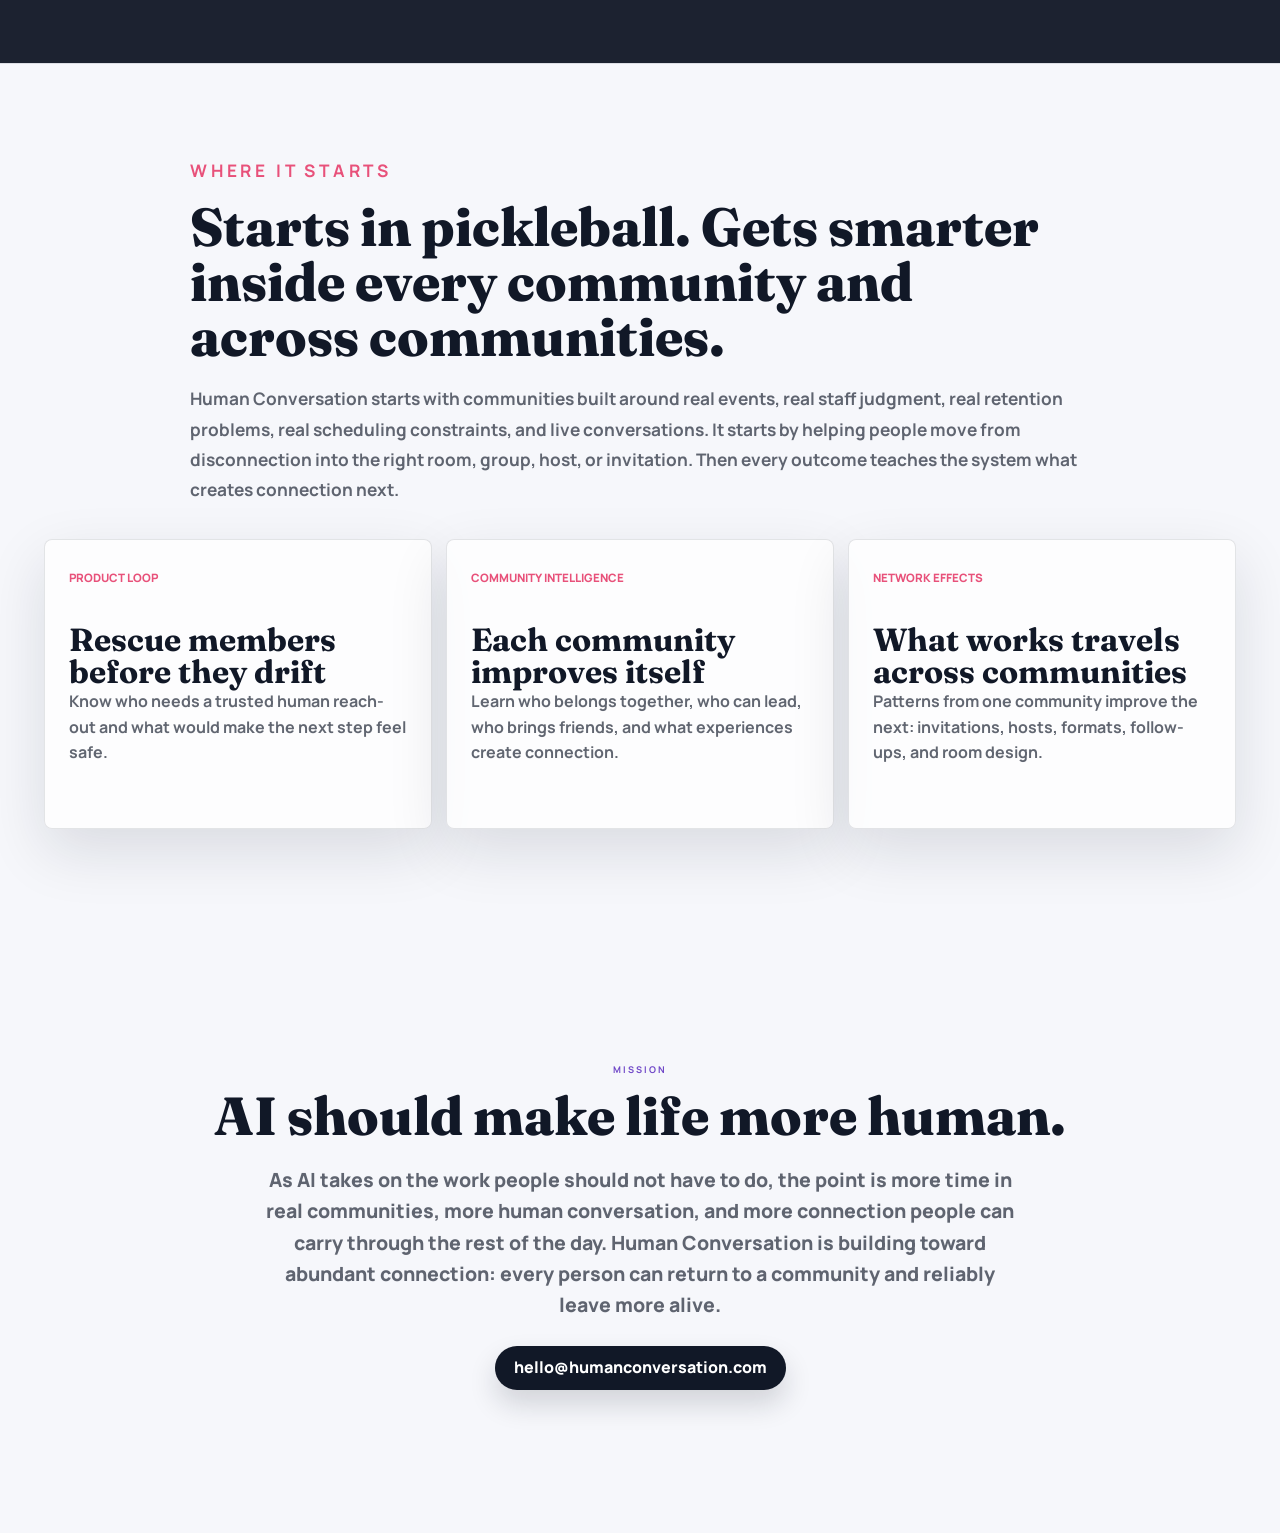
==== commit cfadfc34: "Clarify hero product loop" ====
--- a/site-a.html
+++ b/site-a.html
@@ -207,7 +207,7 @@
         </div>
         <div class="market-grid">
           <article>
-            <span>First loop</span>
+            <span>Product loop</span>
             <strong>Rescue members before they drift</strong>
             <p>Know who needs a trusted human reach-out and what would make the next step feel safe.</p>
           </article>
